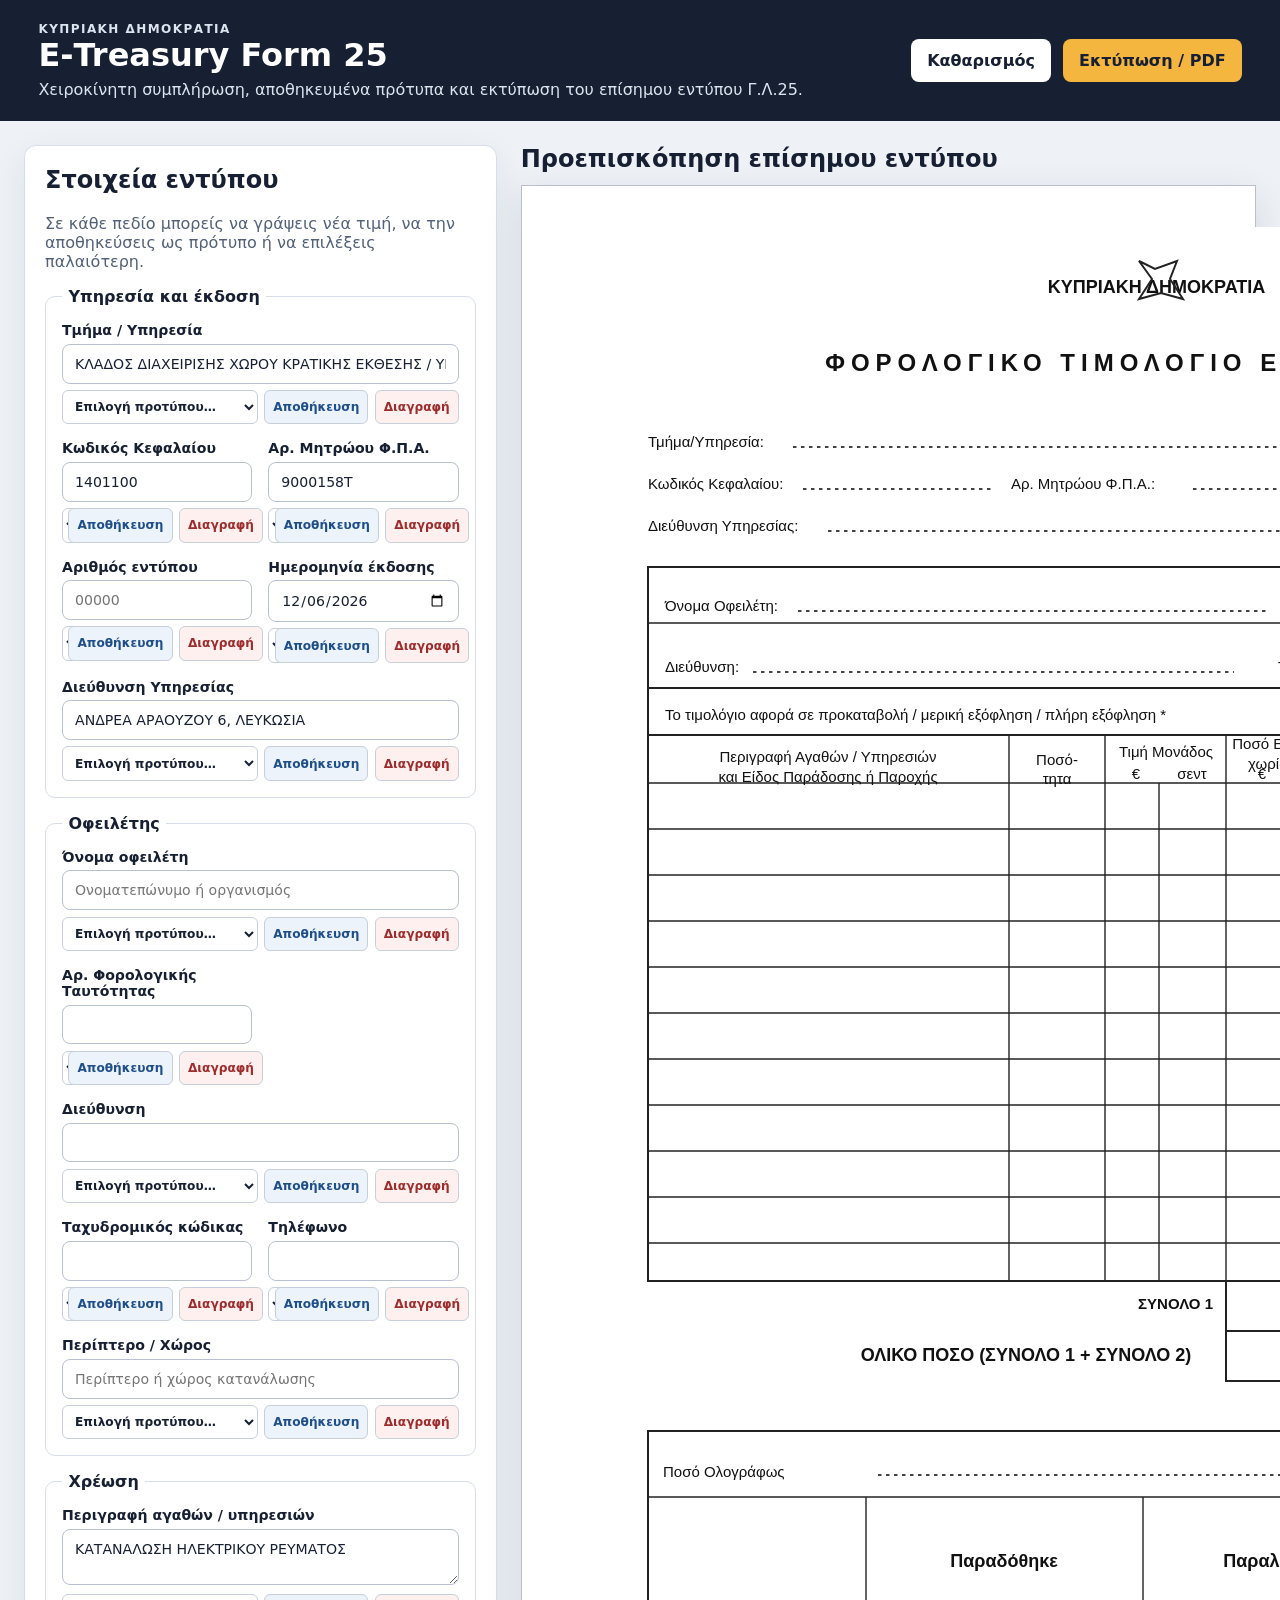
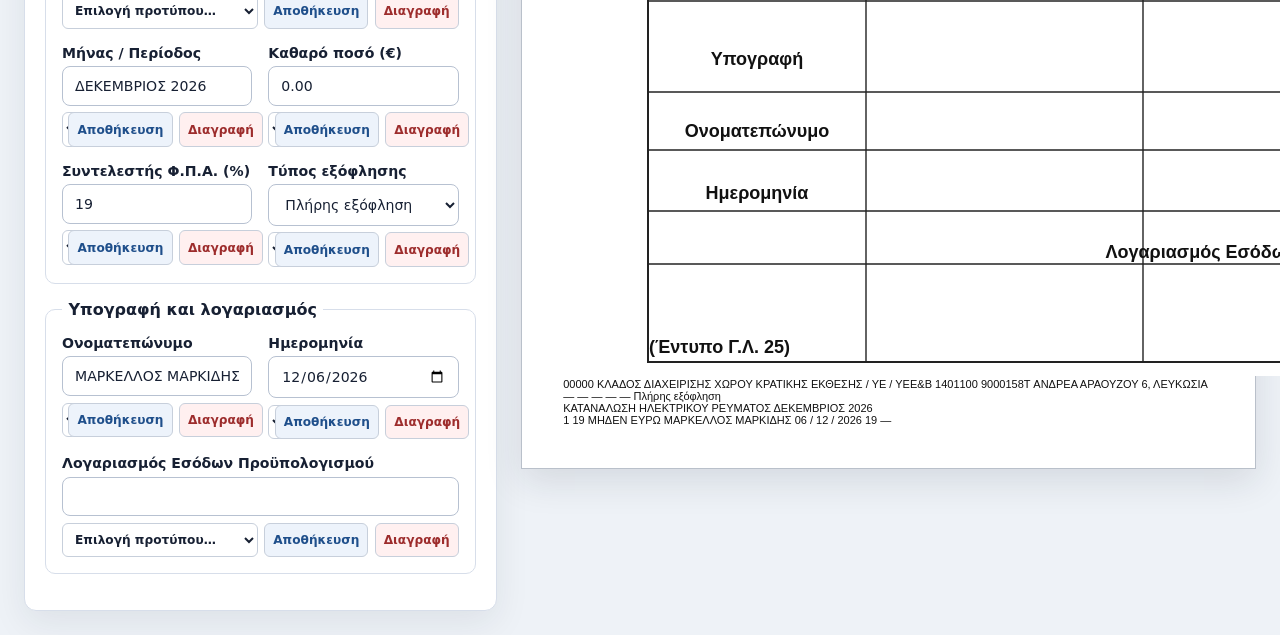
==== index.html @ c0d04185 "feat: render preview on official GL25 form layout" ====
<!doctype html>
<html lang="el">
<head>
  <meta charset="utf-8">
  <meta name="viewport" content="width=device-width, initial-scale=1">
  <title>E‑Treasury Form 25</title>
  <link rel="stylesheet" href="src/styles/base.css">
  <link rel="stylesheet" href="src/styles/app.css">
  <link rel="stylesheet" href="src/styles/print.css" media="print">
</head>
<body>
  <header class="app-header no-print">
    <div>
      <p class="eyebrow">Κυπριακή Δημοκρατία</p>
      <h1>E‑Treasury Form 25</h1>
      <p>Χειροκίνητη συμπλήρωση, αποθηκευμένα πρότυπα και εκτύπωση του επίσημου εντύπου Γ.Λ.25.</p>
    </div>
    <div class="header-actions">
      <button id="clear-form" class="button button-secondary" type="button">Καθαρισμός</button>
      <button id="print-form" class="button button-primary" type="button">Εκτύπωση / PDF</button>
    </div>
  </header>

  <main class="workspace">
    <section class="editor-panel no-print" aria-labelledby="editor-title">
      <h2 id="editor-title">Στοιχεία εντύπου</h2>
      <p class="panel-help">Σε κάθε πεδίο μπορείς να γράψεις νέα τιμή, να την αποθηκεύσεις ως πρότυπο ή να επιλέξεις παλαιότερη.</p>

      <form id="invoice-form" autocomplete="off">
        <fieldset>
          <legend>Υπηρεσία και έκδοση</legend>
          <div class="form-grid">
            <label class="field field-wide">Τμήμα / Υπηρεσία
              <input id="department" data-template-key="department" value="ΚΛΑΔΟΣ ΔΙΑΧΕΙΡΙΣΗΣ ΧΩΡΟΥ ΚΡΑΤΙΚΗΣ ΕΚΘΕΣΗΣ / ΥΕ / ΥΕΕ&Β">
            </label>
            <label class="field">Κωδικός Κεφαλαίου
              <input id="chapterCode" data-template-key="chapterCode" value="1401100">
            </label>
            <label class="field">Αρ. Μητρώου Φ.Π.Α.
              <input id="vatRegistration" data-template-key="vatRegistration" value="9000158T">
            </label>
            <label class="field">Αριθμός εντύπου
              <input id="invoiceNumber" data-template-key="invoiceNumber" inputmode="numeric" placeholder="00000">
            </label>
            <label class="field">Ημερομηνία έκδοσης
              <input id="issueDate" data-template-key="issueDate" type="date">
            </label>
            <label class="field field-wide">Διεύθυνση Υπηρεσίας
              <input id="serviceAddress" data-template-key="serviceAddress" value="ΑΝΔΡΕΑ ΑΡΑΟΥΖΟΥ 6, ΛΕΥΚΩΣΙΑ">
            </label>
          </div>
        </fieldset>

        <fieldset>
          <legend>Οφειλέτης</legend>
          <div class="form-grid">
            <label class="field field-wide">Όνομα οφειλέτη
              <input id="debtorName" data-template-key="debtorName" placeholder="Ονοματεπώνυμο ή οργανισμός">
            </label>
            <label class="field">Αρ. Φορολογικής Ταυτότητας
              <input id="debtorTaxId" data-template-key="debtorTaxId">
            </label>
            <label class="field field-wide">Διεύθυνση
              <input id="debtorAddress" data-template-key="debtorAddress">
            </label>
            <label class="field">Ταχυδρομικός κώδικας
              <input id="postalCode" data-template-key="postalCode" inputmode="numeric">
            </label>
            <label class="field">Τηλέφωνο
              <input id="phone" data-template-key="phone" inputmode="tel">
            </label>
            <label class="field field-wide">Περίπτερο / Χώρος
              <input id="spaceName" data-template-key="spaceName" placeholder="Περίπτερο ή χώρος κατανάλωσης">
            </label>
          </div>
        </fieldset>

        <fieldset>
          <legend>Χρέωση</legend>
          <div class="form-grid">
            <label class="field field-wide">Περιγραφή αγαθών / υπηρεσιών
              <textarea id="description" data-template-key="description" rows="2">ΚΑΤΑΝΑΛΩΣΗ ΗΛΕΚΤΡΙΚΟΥ ΡΕΥΜΑΤΟΣ</textarea>
            </label>
            <label class="field">Μήνας / Περίοδος
              <input id="billingPeriod" data-template-key="billingPeriod" placeholder="ΜΑΪΟΣ 2026">
            </label>
            <label class="field">Καθαρό ποσό (€)
              <input id="netAmount" data-template-key="netAmount" type="number" min="0" step="0.01" value="0.00">
            </label>
            <label class="field">Συντελεστής Φ.Π.Α. (%)
              <input id="vatRate" data-template-key="vatRate" type="number" min="0" step="0.01" value="19">
            </label>
            <label class="field">Τύπος εξόφλησης
              <select id="paymentType" data-template-key="paymentType">
                <option>Πλήρης εξόφληση</option>
                <option>Μερική εξόφληση</option>
                <option>Προκαταβολή</option>
              </select>
            </label>
          </div>
        </fieldset>

        <fieldset>
          <legend>Υπογραφή και λογαριασμός</legend>
          <div class="form-grid">
            <label class="field">Ονοματεπώνυμο
              <input id="signatoryName" data-template-key="signatoryName" value="ΜΑΡΚΕΛΛΟΣ ΜΑΡΚΙΔΗΣ">
            </label>
            <label class="field">Ημερομηνία
              <input id="signDate" data-template-key="signDate" type="date">
            </label>
            <label class="field field-wide">Λογαριασμός Εσόδων Προϋπολογισμού
              <input id="revenueAccount" data-template-key="revenueAccount">
            </label>
          </div>
        </fieldset>
      </form>
    </section>

    <section class="preview-panel" aria-labelledby="preview-title">
      <h2 id="preview-title" class="no-print">Προεπισκόπηση επίσημου εντύπου</h2>
      <article id="invoice-preview" class="official-form" aria-label="Έντυπο Γ.Λ.25">
        <img class="official-form-background" src="src/assets/gl25-template.svg" alt="Επίσημο έντυπο Γ.Λ.25">

        <div class="overlay-layer" aria-hidden="true">
          <span class="overlay-text field-invoice-number align-center" data-output="invoiceNumber"></span>

          <span class="overlay-text field-department" data-output="department"></span>
          <span class="overlay-text field-chapter" data-output="chapterCode"></span>
          <span class="overlay-text field-vat-registration" data-output="vatRegistration"></span>
          <span class="overlay-text field-issue-day align-center" data-output="issueDay"></span>
          <span class="overlay-text field-issue-month align-center" data-output="issueMonth"></span>
          <span class="overlay-text field-issue-year align-center" data-output="issueYear"></span>
          <span class="overlay-text field-service-address" data-output="serviceAddress"></span>

          <span class="overlay-text field-debtor-name" data-output="debtorName"></span>
          <span class="overlay-text field-debtor-tax-id" data-output="debtorTaxId"></span>
          <span class="overlay-text field-debtor-address" data-output="debtorAddress"></span>
          <span class="overlay-text field-postal-code align-center" data-output="postalCode"></span>
          <span class="overlay-text field-phone align-center" data-output="phone"></span>
          <span class="overlay-text field-payment-type" data-output="paymentType"></span>

          <div class="overlay-stack field-description">
            <span class="overlay-text block strong" data-output="description"></span>
            <span class="overlay-text block" data-output="billingPeriod"></span>
          </div>
          <span class="overlay-text field-quantity align-center">1</span>
          <span class="overlay-text field-unit-euros align-right" data-output="netEuros"></span>
          <span class="overlay-text field-unit-cents align-center" data-output="netCents"></span>
          <span class="overlay-text field-net-euros align-right" data-output="netEuros"></span>
          <span class="overlay-text field-net-cents align-center" data-output="netCents"></span>
          <span class="overlay-text field-vat-rate align-center" data-output="vatRate"></span>
          <span class="overlay-text field-vat-euros align-right" data-output="vatEuros"></span>
          <span class="overlay-text field-vat-cents align-center" data-output="vatCents"></span>

          <span class="overlay-text field-total1-euros align-right" data-output="netEuros"></span>
          <span class="overlay-text field-total1-cents align-center" data-output="netCents"></span>
          <span class="overlay-text field-total2-euros align-right" data-output="vatEuros"></span>
          <span class="overlay-text field-total2-cents align-center" data-output="vatCents"></span>
          <span class="overlay-text field-gross-euros align-right" data-output="grossEuros"></span>
          <span class="overlay-text field-gross-cents align-center" data-output="grossCents"></span>

          <span class="overlay-text field-amount-words" data-output="amountInWords"></span>
          <span class="overlay-text field-signatory align-center" data-output="signatoryName"></span>
          <span class="overlay-text field-sign-date align-center" data-output="signDate"></span>
          <span class="overlay-text field-analysis-vat-rate align-center" data-output="vatRate"></span>
          <span class="overlay-text field-analysis-gross-euros align-right" data-output="grossEuros"></span>
          <span class="overlay-text field-analysis-gross-cents align-center" data-output="grossCents"></span>
          <span class="overlay-text field-analysis-total-euros align-right" data-output="grossEuros"></span>
          <span class="overlay-text field-analysis-total-cents align-center" data-output="grossCents"></span>
          <span class="overlay-text field-revenue-account align-center" data-output="revenueAccount"></span>
        </div>
      </article>
    </section>
  </main>

  <script type="module" src="src/app.js"></script>
</body>
</html>
---- src/styles/base.css ----
:root {
  font-family: Inter, ui-sans-serif, system-ui, -apple-system, BlinkMacSystemFont, "Segoe UI", sans-serif;
  color: #172033;
  background: #eef2f7;
  font-synthesis: none;
  text-rendering: optimizeLegibility;
}

* {
  box-sizing: border-box;
}

body {
  margin: 0;
  min-width: 320px;
  min-height: 100vh;
}

button,
input,
textarea,
select {
  font: inherit;
}

button {
  cursor: pointer;
}

h1,
h2,
p {
  margin-top: 0;
}

input,
textarea,
select {
  width: 100%;
  border: 1px solid #b7c1d1;
  border-radius: 8px;
  padding: 0.68rem 0.75rem;
  color: #172033;
  background: #ffffff;
}

textarea {
  resize: vertical;
}

input:focus,
textarea:focus,
select:focus,
button:focus-visible {
  outline: 3px solid rgba(34, 93, 171, 0.2);
  outline-offset: 2px;
  border-color: #225dab;
}
---- src/styles/app.css ----
.app-header {
  display: flex;
  justify-content: space-between;
  gap: 2rem;
  align-items: center;
  padding: 1.4rem clamp(1rem, 3vw, 2.5rem);
  background: #172033;
  color: #ffffff;
}

.app-header h1 {
  margin-bottom: 0.35rem;
}

.app-header p {
  margin-bottom: 0;
  color: #dce4ef;
}

.eyebrow {
  font-size: 0.75rem;
  font-weight: 800;
  letter-spacing: 0.12em;
  text-transform: uppercase;
}

.header-actions {
  display: flex;
  gap: 0.75rem;
  flex-wrap: wrap;
}

.button {
  border: 0;
  border-radius: 8px;
  padding: 0.75rem 1rem;
  font-weight: 750;
}

.button-primary {
  background: #f4b63e;
  color: #172033;
}

.button-secondary {
  background: #ffffff;
  color: #172033;
}

.workspace {
  display: grid;
  grid-template-columns: minmax(340px, 0.9fr) minmax(650px, 1.4fr);
  gap: 1.5rem;
  align-items: start;
  padding: 1.5rem;
}

.editor-panel,
.preview-panel {
  min-width: 0;
}

.editor-panel {
  padding: 1.25rem;
  border: 1px solid #d7deea;
  border-radius: 12px;
  background: #ffffff;
  box-shadow: 0 12px 35px rgba(23, 32, 51, 0.08);
}

.panel-help {
  color: #526078;
}

fieldset {
  margin: 0 0 1rem;
  border: 1px solid #d7deea;
  border-radius: 10px;
  padding: 1rem;
}

legend {
  padding: 0 0.4rem;
  font-weight: 800;
}

.form-grid {
  display: grid;
  grid-template-columns: repeat(2, minmax(0, 1fr));
  gap: 1rem;
}

.field {
  display: block;
  min-width: 0;
  font-size: 0.88rem;
  font-weight: 700;
}

.field-wide {
  grid-column: 1 / -1;
}

.field input,
.field textarea,
.field > select {
  margin-top: 0.35rem;
  font-weight: 500;
}

.template-controls {
  display: grid;
  grid-template-columns: minmax(0, 1fr) auto auto;
  gap: 0.4rem;
  margin-top: 0.4rem;
}

.template-select,
.template-button {
  min-height: 2.15rem;
  border: 1px solid #c7cfdb;
  border-radius: 6px;
  padding: 0.35rem 0.5rem;
  font-size: 0.76rem;
}

.template-button {
  width: auto;
  background: #edf3fb;
  color: #1f4f8b;
  font-weight: 750;
}

.template-button-danger {
  background: #fff0f0;
  color: #9d2c2c;
}

.preview-panel > h2 {
  margin: 0 0 0.7rem;
}

.official-form {
  width: min(100%, 210mm);
  min-height: 297mm;
  margin: 0 auto;
  padding: 11mm;
  border: 1px solid #b9c0ca;
  background: #ffffff;
  color: #111111;
  box-shadow: 0 12px 35px rgba(23, 32, 51, 0.12);
  font-family: Arial, Helvetica, sans-serif;
  font-size: 11px;
}

.form-topline {
  display: flex;
  justify-content: space-between;
  align-items: center;
  margin-bottom: 5mm;
  font-size: 13px;
}

.official-form > h2 {
  margin-bottom: 5mm;
  text-align: center;
  letter-spacing: 0.17em;
  font-size: 17px;
}

.detail-lines p {
  margin: 0 0 2mm;
  border-bottom: 1px dotted #555555;
  padding-bottom: 1mm;
}

.detail-lines span,
.boxed span,
.payment-line {
  color: #353535;
}

.detail-row {
  display: grid;
  grid-template-columns: 1fr 1.2fr 1fr;
  gap: 4mm;
}

.boxed {
  border: 1.4px solid #1d1d1d;
}

.debtor-box {
  display: grid;
  grid-template-columns: 2fr 1fr;
  margin-top: 4mm;
}

.debtor-box > div {
  min-height: 10mm;
  border-right: 1px solid #777777;
  border-bottom: 1px solid #777777;
  padding: 2.5mm;
}

.debtor-box > div:nth-child(2n) {
  border-right: 0;
}

.debtor-box > div:nth-last-child(-n + 2) {
  border-bottom: 0;
}

.full-row {
  grid-column: 1 / -1;
}

.payment-line {
  margin: 0;
  border: 1.4px solid #1d1d1d;
  border-top: 0;
  padding: 2.5mm;
}

.charge-table {
  width: 100%;
  margin-top: 4mm;
  border-collapse: collapse;
  table-layout: fixed;
}

.charge-table th,
.charge-table td {
  border: 1px solid #222222;
  padding: 2.2mm;
  text-align: center;
  vertical-align: middle;
}

.charge-table th:first-child,
.charge-table td:first-child {
  width: 36%;
  text-align: left;
  white-space: pre-line;
}

.charge-table .blank-row {
  height: 13mm;
}

.amount-words {
  display: grid;
  grid-template-columns: 34mm 1fr;
  gap: 3mm;
  margin-top: 5mm;
  padding: 3mm;
  min-height: 16mm;
  align-items: center;
}

.signature-grid {
  display: grid;
  grid-template-columns: 1fr 1fr;
  margin-top: 5mm;
}

.signature-grid > div {
  display: flex;
  justify-content: space-between;
  gap: 4mm;
  min-height: 12mm;
  border-right: 1px solid #777777;
  border-bottom: 1px solid #777777;
  padding: 3mm;
}

.signature-grid > div:nth-child(2n) {
  border-right: 0;
}

.signature-grid > div:last-child {
  border-bottom: 0;
}

.signature-space {
  min-width: 45mm;
}

.form-footer {
  display: flex;
  justify-content: space-between;
  margin-top: 6mm;
  font-size: 9px;
}

@media (max-width: 1120px) {
  .workspace {
    grid-template-columns: 1fr;
  }
}

@media (max-width: 680px) {
  .app-header,
  .form-grid,
  .detail-row,
  .debtor-box,
  .signature-grid {
    grid-template-columns: 1fr;
  }

  .app-header {
    display: grid;
  }

  .field-wide,
  .full-row {
    grid-column: auto;
  }

  .template-controls {
    grid-template-columns: 1fr;
  }

  .official-form {
    padding: 6mm;
    font-size: 9px;
  }
}
---- src/styles/print.css ----
@page {
  size: A4 portrait;
  margin: 0;
}

html,
body {
  width: 210mm;
  min-width: 210mm;
  height: 297mm;
  margin: 0;
  padding: 0;
  background: #ffffff;
}

.no-print {
  display: none !important;
}

.workspace {
  display: block;
  padding: 0;
}

.preview-panel {
  margin: 0;
  padding: 0;
}

.official-form {
  width: 210mm;
  min-height: 297mm;
  margin: 0;
  border: 0;
  box-shadow: none;
  print-color-adjust: exact;
  -webkit-print-color-adjust: exact;
}
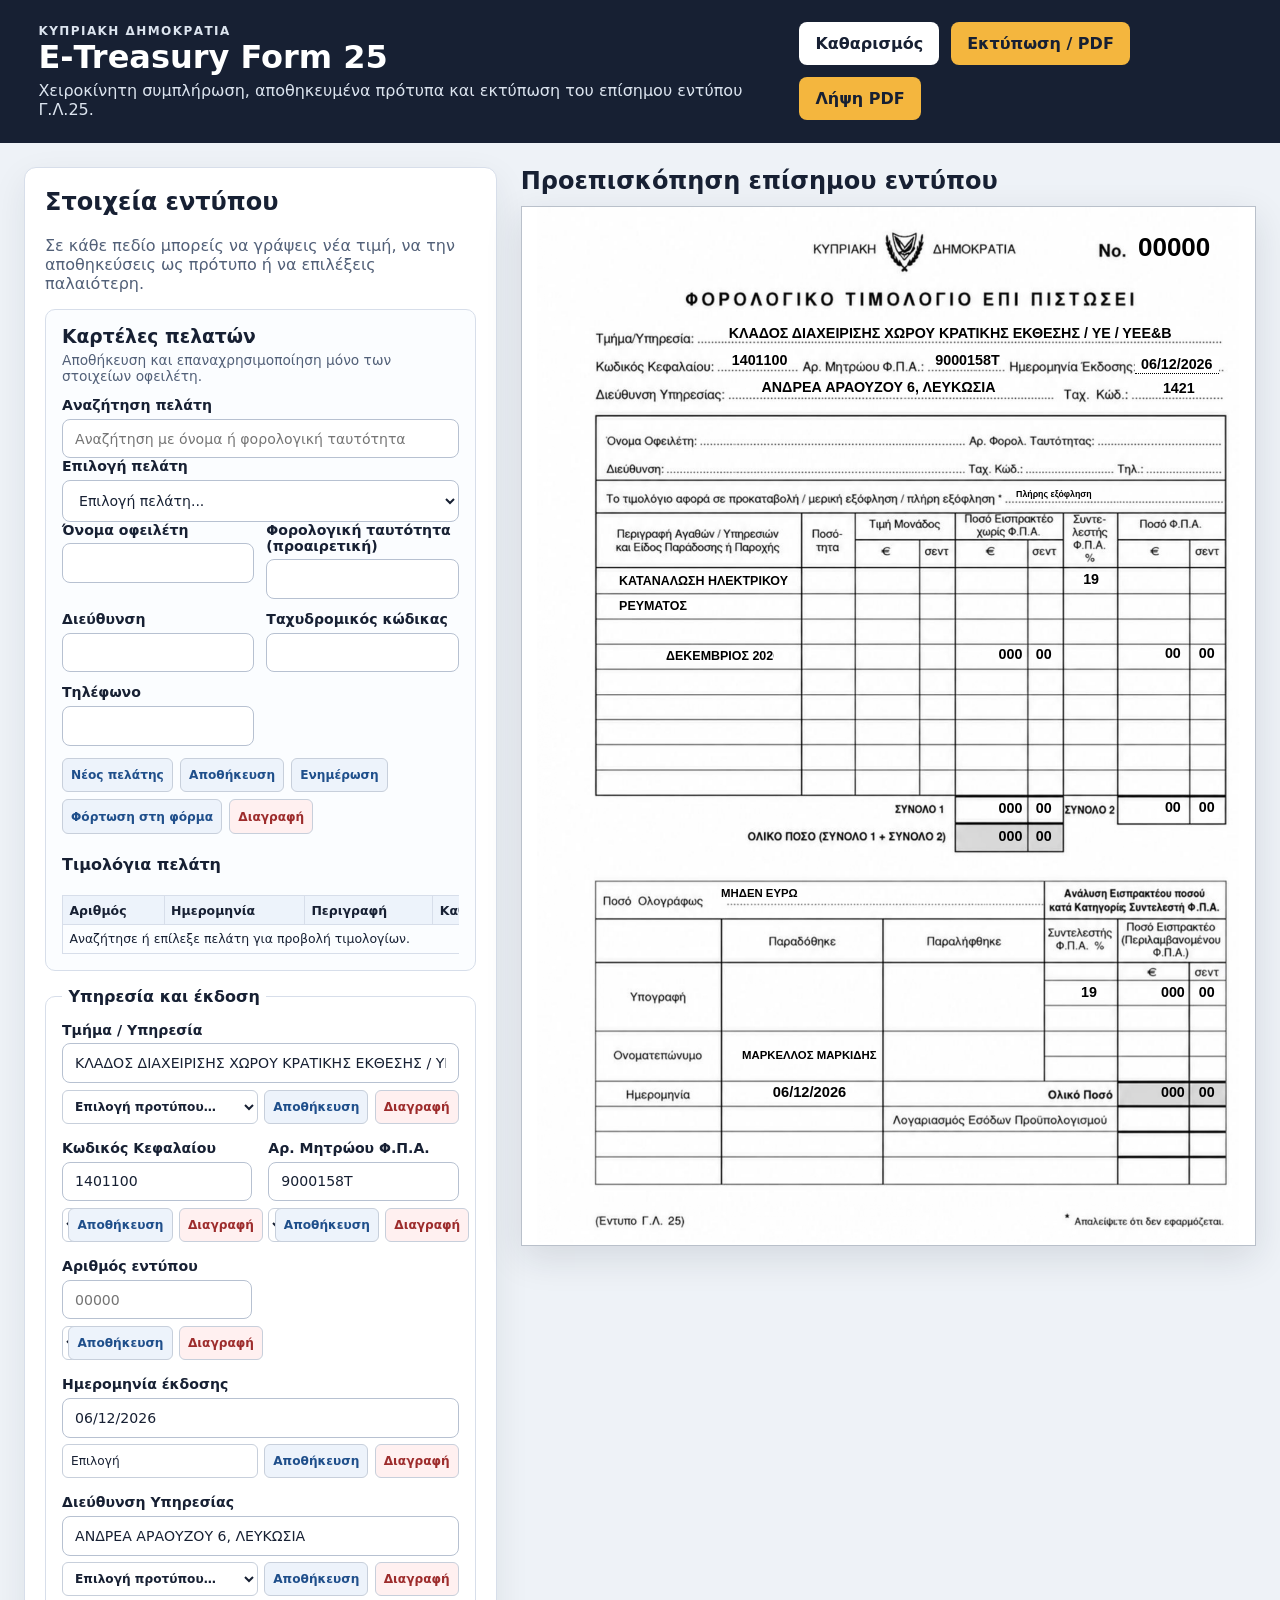
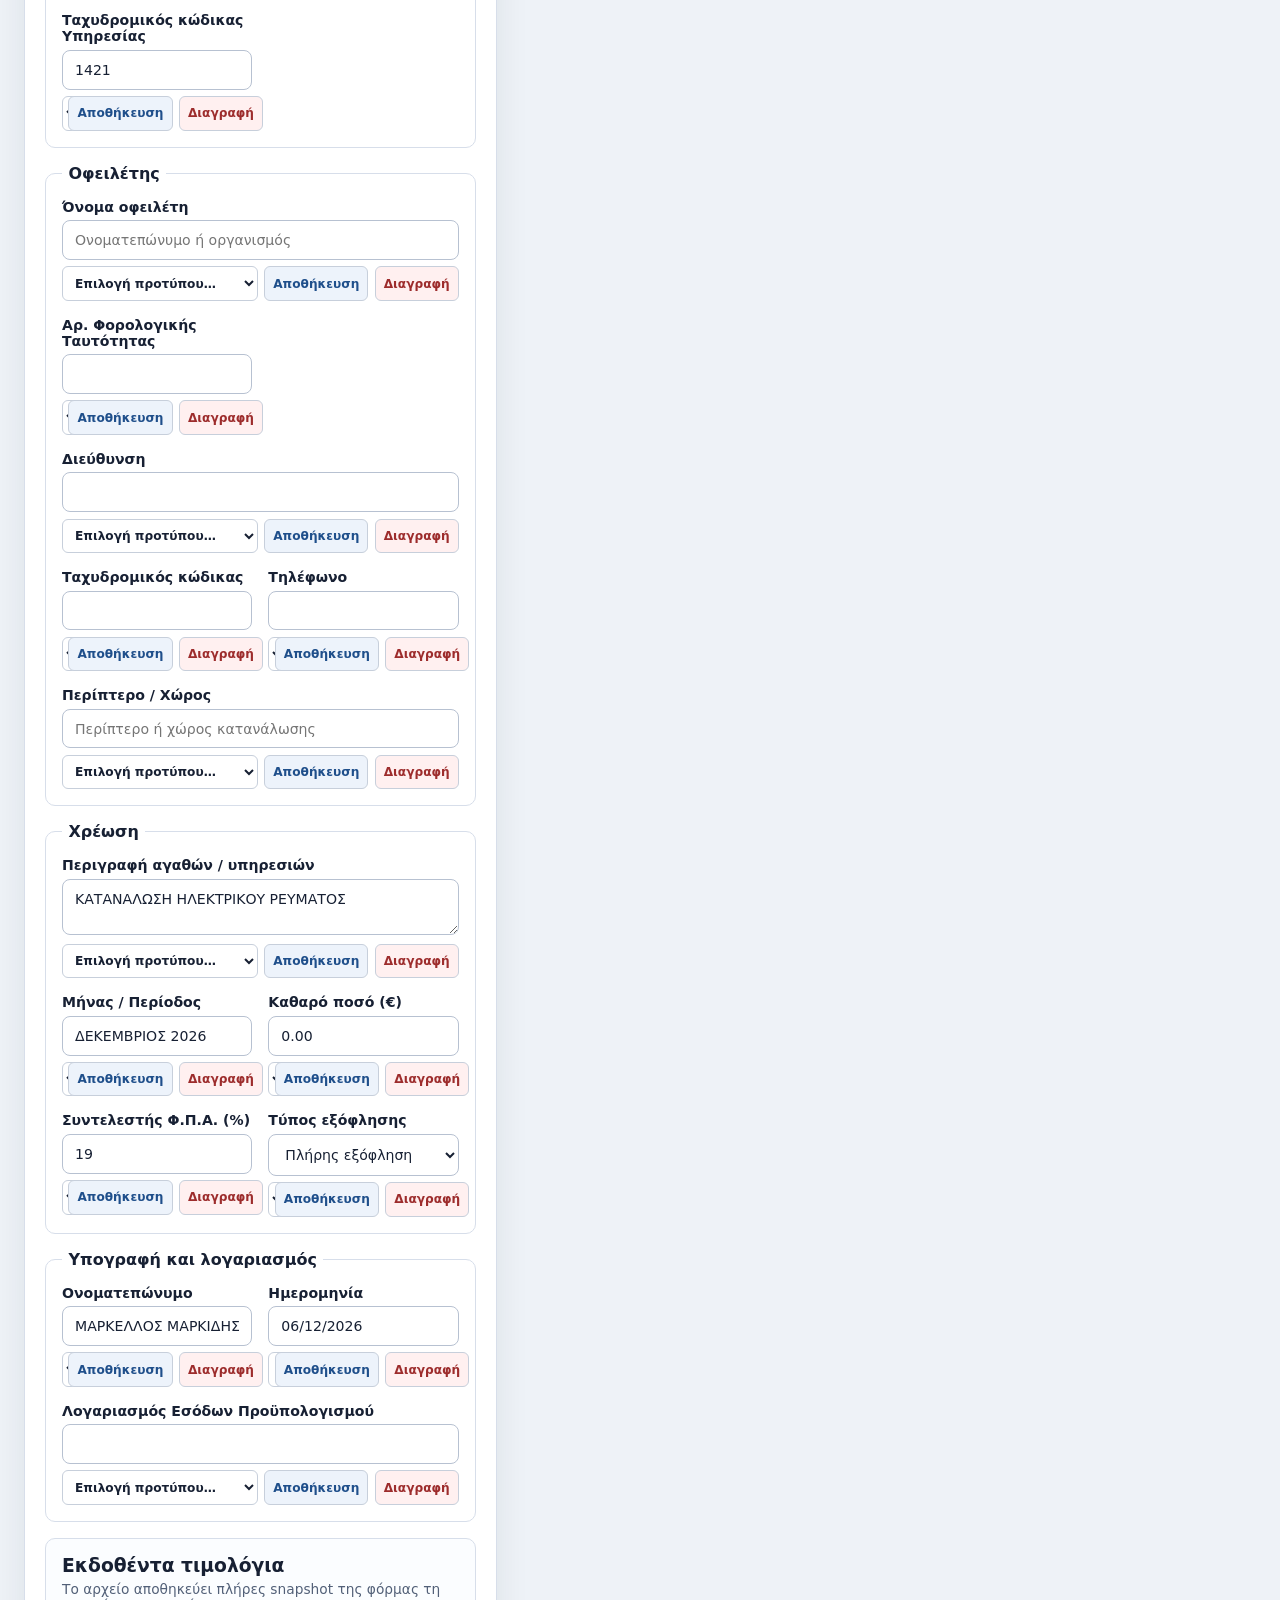
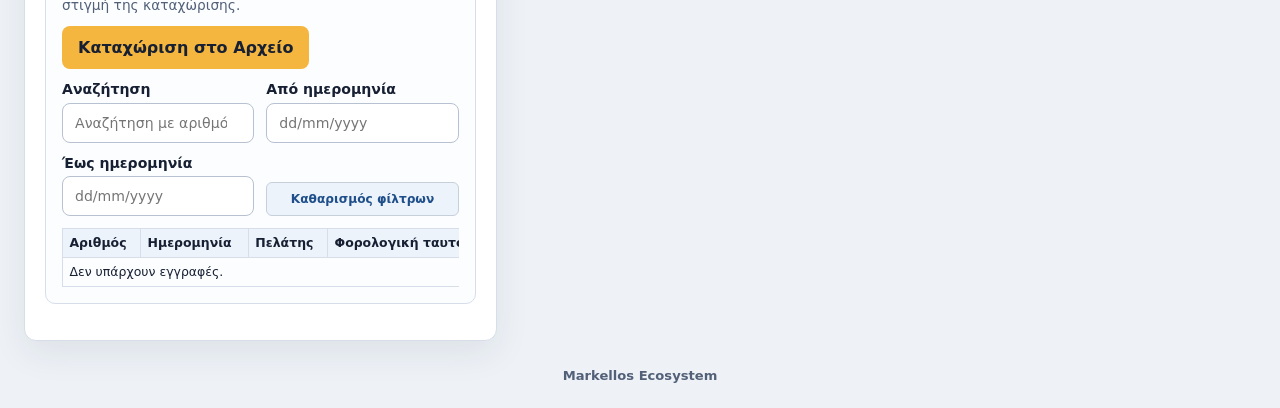
==== commit 171ad6d8: "Add customer records, invoice archive, and PDF download" ====
--- a/index.html
+++ b/index.html
@@ -18,6 +18,7 @@
     <div class="header-actions">
       <button id="clear-form" class="button button-secondary" type="button">Καθαρισμός</button>
       <button id="print-form" class="button button-primary" type="button">Εκτύπωση / PDF</button>
+      <button id="download-pdf" class="button button-primary" type="button">Λήψη PDF</button>
     </div>
   </header>
 
@@ -42,8 +43,11 @@
             <label class="field">Αριθμός εντύπου
               <input id="invoiceNumber" data-template-key="invoiceNumber" inputmode="numeric" placeholder="00000">
             </label>
-            <label class="field">Ημερομηνία έκδοσης
-              <input id="issueDate" data-template-key="issueDate" type="date">
+            <label class="field issue-date-field">Ημερομηνία έκδοσης
+              <span class="date-entry">
+                <input id="issueDate" data-template-key="issueDate" inputmode="numeric" maxlength="10" pattern="\d{2}/\d{2}/\d{4}" placeholder="dd/mm/yyyy" required>
+                <input class="date-picker-proxy" type="date" aria-hidden="true" tabindex="-1">
+              </span>
             </label>
             <label class="field field-wide">Διεύθυνση Υπηρεσίας
               <input id="serviceAddress" data-template-key="serviceAddress" value="ΑΝΔΡΕΑ ΑΡΑΟΥΖΟΥ 6, ΛΕΥΚΩΣΙΑ">
@@ -107,7 +111,10 @@
               <input id="signatoryName" data-template-key="signatoryName" value="ΜΑΡΚΕΛΛΟΣ ΜΑΡΚΙΔΗΣ">
             </label>
             <label class="field">Ημερομηνία
-              <input id="signDate" data-template-key="signDate" type="date">
+              <span class="date-entry">
+                <input id="signDate" data-template-key="signDate" inputmode="numeric" maxlength="10" pattern="\d{2}/\d{2}/\d{4}" placeholder="dd/mm/yyyy">
+                <input class="date-picker-proxy" type="date" aria-hidden="true" tabindex="-1">
+              </span>
             </label>
             <label class="field field-wide">Λογαριασμός Εσόδων Προϋπολογισμού
               <input id="revenueAccount" data-template-key="revenueAccount">
@@ -174,6 +181,10 @@
     </section>
   </main>
 
+  <footer class="app-footer no-print">
+    <a href="https://markellosecosystem.com/" target="_blank" rel="noopener noreferrer">Markellos Ecosystem</a>
+  </footer>
+
   <script type="module" src="src/app.js"></script>
 </body>
 </html>
--- a/src/styles/app.css
+++ b/src/styles/app.css
@@ -55,6 +55,22 @@
   padding: 1.5rem;
 }
 
+.app-footer {
+  padding: 0 1.5rem 1.5rem;
+  text-align: center;
+}
+
+.app-footer a {
+  color: #526078;
+  font-size: 0.82rem;
+  font-weight: 650;
+  text-decoration: none;
+}
+
+.app-footer a:hover {
+  text-decoration: underline;
+}
+
 .editor-panel,
 .preview-panel {
   min-width: 0;
@@ -101,11 +117,39 @@
   grid-column: 1 / -1;
 }
 
+.issue-date-field {
+  grid-column: 1 / -1;
+}
+
 .field input,
 .field textarea,
 .field > select {
   margin-top: 0.35rem;
   font-weight: 500;
+}
+
+.date-entry {
+  position: relative;
+  display: block;
+  margin-top: 0.35rem;
+}
+
+.date-entry input {
+  margin-top: 0;
+}
+
+.date-entry input[id] {
+  width: 100%;
+}
+
+.date-picker-proxy {
+  position: absolute;
+  left: 0;
+  top: 0;
+  width: 1px;
+  height: 1px;
+  opacity: 0;
+  pointer-events: none;
 }
 
 .template-controls {
@@ -124,6 +168,14 @@
   font-size: 0.76rem;
 }
 
+.date-picker-button {
+  width: 100%;
+  background: #ffffff;
+  color: inherit;
+  font-weight: 500;
+  text-align: left;
+}
+
 .template-button {
   width: auto;
   background: #edf3fb;
@@ -136,162 +188,199 @@
   color: #9d2c2c;
 }
 
+.feature-panel {
+  margin: 0 0 1rem;
+  border: 1px solid #d7deea;
+  border-radius: 10px;
+  padding: 1rem;
+  background: #fbfdff;
+}
+
+.feature-panel h3 {
+  margin: 0 0 0.35rem;
+}
+
+.feature-help {
+  margin: 0 0 0.8rem;
+  color: #526078;
+  font-size: 0.86rem;
+}
+
+.feature-grid {
+  display: grid;
+  grid-template-columns: repeat(2, minmax(0, 1fr));
+  gap: 0.75rem;
+}
+
+.feature-actions {
+  display: flex;
+  flex-wrap: wrap;
+  gap: 0.45rem;
+  margin-top: 0.75rem;
+}
+
+.archive-filters {
+  align-items: end;
+  margin: 0.75rem 0;
+}
+
+.table-scroll {
+  max-width: 100%;
+  overflow-x: auto;
+}
+
+.records-table {
+  width: 100%;
+  min-width: 760px;
+  border-collapse: collapse;
+  font-size: 0.78rem;
+}
+
+.records-table th,
+.records-table td {
+  border: 1px solid #d7deea;
+  padding: 0.4rem;
+  vertical-align: top;
+}
+
+.records-table th {
+  background: #edf3fb;
+  text-align: left;
+}
+
+.table-actions {
+  display: flex;
+  flex-wrap: wrap;
+  gap: 0.35rem;
+  min-width: 12rem;
+}
+
+.archive-detail {
+  margin-top: 0.75rem;
+  padding: 0.7rem;
+  border: 1px solid #d7deea;
+  border-radius: 8px;
+  background: #ffffff;
+  font-size: 0.84rem;
+}
+
+.archive-detail:empty {
+  display: none;
+}
+
+.archive-detail dl {
+  display: grid;
+  grid-template-columns: max-content minmax(0, 1fr);
+  gap: 0.25rem 0.7rem;
+  margin: 0.5rem 0 0;
+}
+
+.archive-detail dt {
+  font-weight: 800;
+}
+
+.archive-detail dd {
+  margin: 0;
+}
+
 .preview-panel > h2 {
   margin: 0 0 0.7rem;
 }
 
 .official-form {
+  position: relative;
+  container-type: inline-size;
   width: min(100%, 210mm);
-  min-height: 297mm;
   margin: 0 auto;
-  padding: 11mm;
   border: 1px solid #b9c0ca;
   background: #ffffff;
+  box-shadow: 0 12px 35px rgba(23, 32, 51, 0.12);
+}
+
+.official-form-background {
+  display: block;
+  width: 100%;
+  height: auto;
+}
+
+.overlay-layer {
+  position: absolute;
+  inset: 0;
+}
+
+.overlay-text,
+.overlay-stack {
+  position: absolute;
   color: #111111;
-  box-shadow: 0 12px 35px rgba(23, 32, 51, 0.12);
   font-family: Arial, Helvetica, sans-serif;
-  font-size: 11px;
-}
-
-.form-topline {
-  display: flex;
-  justify-content: space-between;
-  align-items: center;
-  margin-bottom: 5mm;
-  font-size: 13px;
-}
-
-.official-form > h2 {
-  margin-bottom: 5mm;
+  font-size: 1.12cqw;
+  line-height: 1.08;
+}
+
+.overlay-text {
+  display: block;
+  white-space: pre-wrap;
+  word-break: break-word;
+}
+
+.overlay-stack .overlay-text {
+  position: static;
+}
+
+.block {
+  display: block;
+}
+
+.strong {
+  font-weight: 700;
+}
+
+.align-center {
   text-align: center;
-  letter-spacing: 0.17em;
-  font-size: 17px;
-}
-
-.detail-lines p {
-  margin: 0 0 2mm;
-  border-bottom: 1px dotted #555555;
-  padding-bottom: 1mm;
-}
-
-.detail-lines span,
-.boxed span,
-.payment-line {
-  color: #353535;
-}
-
-.detail-row {
-  display: grid;
-  grid-template-columns: 1fr 1.2fr 1fr;
-  gap: 4mm;
-}
-
-.boxed {
-  border: 1.4px solid #1d1d1d;
-}
-
-.debtor-box {
-  display: grid;
-  grid-template-columns: 2fr 1fr;
-  margin-top: 4mm;
-}
-
-.debtor-box > div {
-  min-height: 10mm;
-  border-right: 1px solid #777777;
-  border-bottom: 1px solid #777777;
-  padding: 2.5mm;
-}
-
-.debtor-box > div:nth-child(2n) {
-  border-right: 0;
-}
-
-.debtor-box > div:nth-last-child(-n + 2) {
-  border-bottom: 0;
-}
-
-.full-row {
-  grid-column: 1 / -1;
-}
-
-.payment-line {
-  margin: 0;
-  border: 1.4px solid #1d1d1d;
-  border-top: 0;
-  padding: 2.5mm;
-}
-
-.charge-table {
-  width: 100%;
-  margin-top: 4mm;
-  border-collapse: collapse;
-  table-layout: fixed;
-}
-
-.charge-table th,
-.charge-table td {
-  border: 1px solid #222222;
-  padding: 2.2mm;
-  text-align: center;
-  vertical-align: middle;
-}
-
-.charge-table th:first-child,
-.charge-table td:first-child {
-  width: 36%;
-  text-align: left;
-  white-space: pre-line;
-}
-
-.charge-table .blank-row {
-  height: 13mm;
-}
-
-.amount-words {
-  display: grid;
-  grid-template-columns: 34mm 1fr;
-  gap: 3mm;
-  margin-top: 5mm;
-  padding: 3mm;
-  min-height: 16mm;
-  align-items: center;
-}
-
-.signature-grid {
-  display: grid;
-  grid-template-columns: 1fr 1fr;
-  margin-top: 5mm;
-}
-
-.signature-grid > div {
-  display: flex;
-  justify-content: space-between;
-  gap: 4mm;
-  min-height: 12mm;
-  border-right: 1px solid #777777;
-  border-bottom: 1px solid #777777;
-  padding: 3mm;
-}
-
-.signature-grid > div:nth-child(2n) {
-  border-right: 0;
-}
-
-.signature-grid > div:last-child {
-  border-bottom: 0;
-}
-
-.signature-space {
-  min-width: 45mm;
-}
-
-.form-footer {
-  display: flex;
-  justify-content: space-between;
-  margin-top: 6mm;
-  font-size: 9px;
-}
+}
+
+.align-right {
+  text-align: right;
+}
+
+.field-invoice-number { left: 79.9%; top: 2.65%; width: 9%; font-weight: 700; }
+.field-department { left: 21.5%; top: 11.2%; width: 72%; }
+.field-chapter { left: 20.5%; top: 13.6%; width: 12%; }
+.field-vat-registration { left: 55.1%; top: 13.6%; width: 11%; }
+.field-issue-day { left: 82.2%; top: 13.6%; width: 3.5%; }
+.field-issue-month { left: 87.0%; top: 13.6%; width: 3.5%; }
+.field-issue-year { left: 92.0%; top: 13.6%; width: 5%; }
+.field-service-address { left: 22.2%; top: 15.95%; width: 50%; }
+.field-debtor-name { left: 22%; top: 21.95%; width: 38%; }
+.field-debtor-tax-id { left: 84%; top: 21.95%; width: 13%; }
+.field-debtor-address { left: 17%; top: 25.4%; width: 43%; }
+.field-postal-code { left: 77.5%; top: 25.4%; width: 8%; }
+.field-phone { left: 89.8%; top: 25.4%; width: 7.2%; }
+.field-payment-type { left: 74%; top: 28.15%; width: 22%; }
+.field-description { left: 3.8%; top: 34.0%; width: 28.2%; }
+.field-quantity { left: 41.3%; top: 34.55%; width: 3.4%; }
+.field-unit-euros { left: 46.3%; top: 34.55%; width: 5.8%; }
+.field-unit-cents { left: 53.0%; top: 34.55%; width: 3.5%; }
+.field-net-euros { left: 59.2%; top: 34.55%; width: 7.5%; }
+.field-net-cents { left: 66.2%; top: 34.55%; width: 4%; }
+.field-vat-rate { left: 74.8%; top: 34.55%; width: 6.2%; }
+.field-vat-euros { left: 84.7%; top: 34.55%; width: 6%; }
+.field-vat-cents { left: 91.1%; top: 34.55%; width: 4.3%; }
+.field-total1-euros { left: 59.2%; top: 60.45%; width: 7.5%; }
+.field-total1-cents { left: 66.2%; top: 60.45%; width: 4%; }
+.field-total2-euros { left: 84.7%; top: 60.45%; width: 6%; }
+.field-total2-cents { left: 91.1%; top: 60.45%; width: 4.3%; }
+.field-gross-euros { left: 59.2%; top: 63.35%; width: 7.5%; }
+.field-gross-cents { left: 66.2%; top: 63.35%; width: 4%; }
+.field-amount-words { left: 20.5%; top: 70.55%; width: 49%; }
+.field-signatory { left: 9.5%; top: 85.65%; width: 17%; }
+.field-sign-date { left: 8.5%; top: 89.85%; width: 18%; }
+.field-analysis-vat-rate { left: 74.9%; top: 79.15%; width: 6.2%; }
+.field-analysis-gross-euros { left: 84.7%; top: 79.15%; width: 6%; }
+.field-analysis-gross-cents { left: 91.1%; top: 79.15%; width: 4.3%; }
+.field-analysis-total-euros { left: 84.7%; top: 89.85%; width: 6%; font-weight: 700; }
+.field-analysis-total-cents { left: 91.1%; top: 89.85%; width: 4.3%; font-weight: 700; }
+.field-revenue-account { left: 47%; top: 92.65%; width: 32%; }
 
 @media (max-width: 1120px) {
   .workspace {
@@ -301,10 +390,7 @@
 
 @media (max-width: 680px) {
   .app-header,
-  .form-grid,
-  .detail-row,
-  .debtor-box,
-  .signature-grid {
+  .form-grid {
     grid-template-columns: 1fr;
   }
 
@@ -312,8 +398,7 @@
     display: grid;
   }
 
-  .field-wide,
-  .full-row {
+  .field-wide {
     grid-column: auto;
   }
 
@@ -321,8 +406,8 @@
     grid-template-columns: 1fr;
   }
 
-  .official-form {
-    padding: 6mm;
-    font-size: 9px;
-  }
-}
+  .feature-grid,
+  .archive-detail dl {
+    grid-template-columns: 1fr;
+  }
+}
--- a/src/styles/print.css
+++ b/src/styles/print.css
@@ -7,7 +7,6 @@
 body {
   width: 210mm;
   min-width: 210mm;
-  height: 297mm;
   margin: 0;
   padding: 0;
   background: #ffffff;
@@ -29,10 +28,13 @@
 
 .official-form {
   width: 210mm;
-  min-height: 297mm;
   margin: 0;
   border: 0;
   box-shadow: none;
   print-color-adjust: exact;
   -webkit-print-color-adjust: exact;
 }
+
+.official-form-background {
+  width: 210mm;
+}
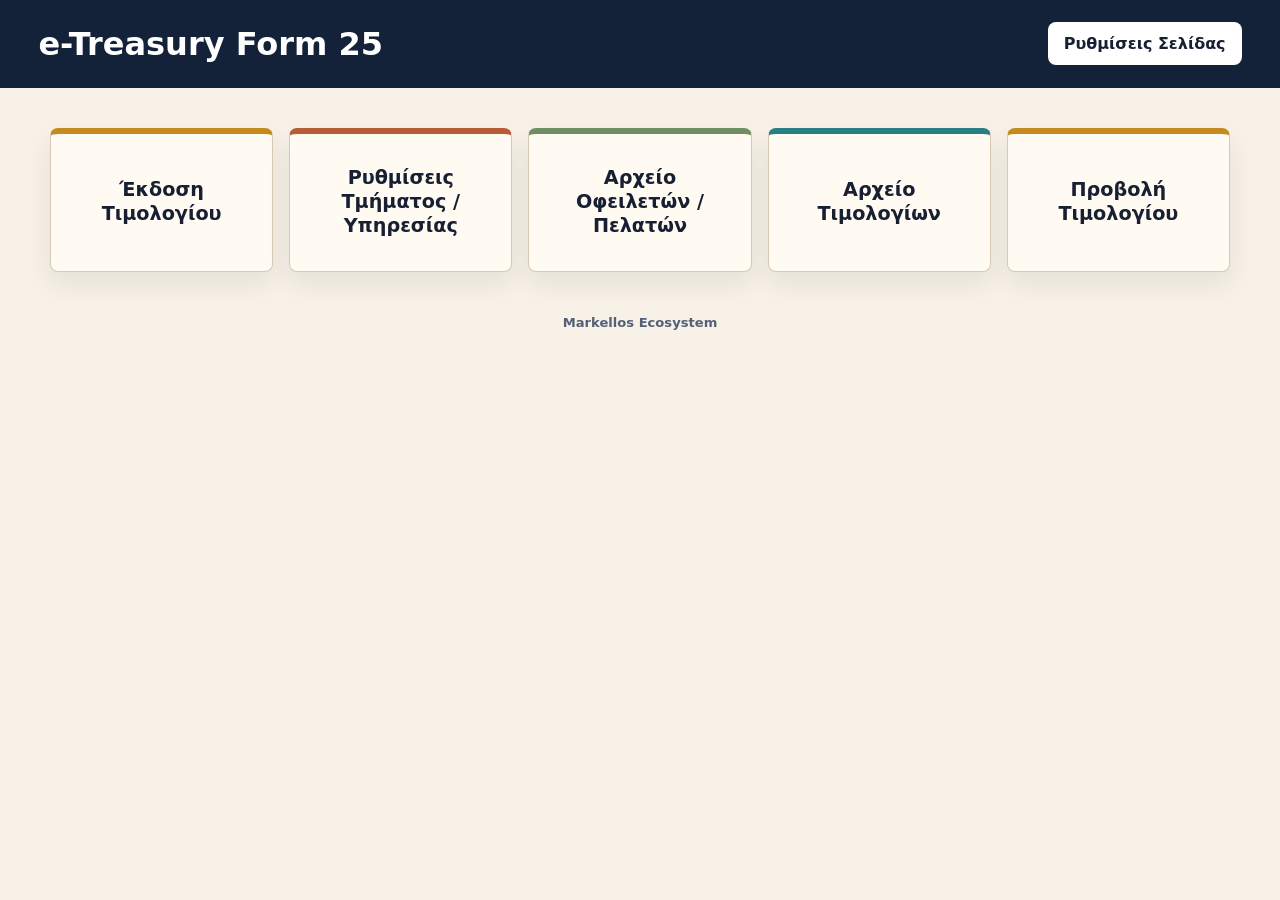
==== commit 27b6a97d: "feat: add navigation shell and improve invoice preview - add landing page with five navigation cards" ====
--- a/index.html
+++ b/index.html
@@ -3,53 +3,70 @@
 <head>
   <meta charset="utf-8">
   <meta name="viewport" content="width=device-width, initial-scale=1">
-  <title>E‑Treasury Form 25</title>
+  <title>e-Treasury Form 25</title>
   <link rel="stylesheet" href="src/styles/base.css">
   <link rel="stylesheet" href="src/styles/app.css">
   <link rel="stylesheet" href="src/styles/print.css" media="print">
 </head>
 <body>
   <header class="app-header no-print">
-    <div>
-      <p class="eyebrow">Κυπριακή Δημοκρατία</p>
-      <h1>E‑Treasury Form 25</h1>
-      <p>Χειροκίνητη συμπλήρωση, αποθηκευμένα πρότυπα και εκτύπωση του επίσημου εντύπου Γ.Λ.25.</p>
-    </div>
+    <h1>e-Treasury Form 25</h1>
     <div class="header-actions">
-      <button id="clear-form" class="button button-secondary" type="button">Καθαρισμός</button>
-      <button id="print-form" class="button button-primary" type="button">Εκτύπωση / PDF</button>
-      <button id="download-pdf" class="button button-primary" type="button">Λήψη PDF</button>
+      <button id="page-settings" class="button button-secondary" type="button" aria-haspopup="dialog">Ρυθμίσεις Σελίδας</button>
     </div>
   </header>
 
-  <main class="workspace">
+  <main>
+    <section id="landing-view" class="landing-view no-print" data-app-view="home" aria-labelledby="landing-title">
+      <h2 id="landing-title" class="visually-hidden">Κύρια πλοήγηση</h2>
+      <nav class="landing-nav" aria-label="Κύρια πλοήγηση">
+        <button class="nav-card nav-card-amber" type="button" data-view-target="issue">Έκδοση Τιμολογίου</button>
+        <button class="nav-card nav-card-terracotta" type="button" data-view-target="service">Ρυθμίσεις Τμήματος / Υπηρεσίας</button>
+        <button class="nav-card nav-card-sage" type="button" data-view-target="customers">Αρχείο Οφειλετών / Πελατών</button>
+        <button class="nav-card nav-card-teal" type="button" data-view-target="archive">Αρχείο Τιμολογίων</button>
+        <button class="nav-card nav-card-amber" type="button" data-view-target="preview">Προβολή Τιμολογίου</button>
+      </nav>
+    </section>
+
+    <section id="application-view" class="application-view" data-app-view="workspace" hidden>
+      <div class="view-toolbar no-print">
+        <button class="button button-secondary" type="button" data-view-target="home">Επιστροφή στην αρχική</button>
+      </div>
+
+      <div class="workspace" data-active-view="issue">
     <section class="editor-panel no-print" aria-labelledby="editor-title">
       <h2 id="editor-title">Στοιχεία εντύπου</h2>
       <p class="panel-help">Σε κάθε πεδίο μπορείς να γράψεις νέα τιμή, να την αποθηκεύσεις ως πρότυπο ή να επιλέξεις παλαιότερη.</p>
 
+      <div class="invoice-actions">
+        <button id="clear-form" class="button button-secondary" type="button">Καθαρισμός</button>
+        <button id="print-form" class="button button-primary" type="button">Εκτύπωση / PDF</button>
+        <button id="download-pdf" class="button button-primary" type="button">Λήψη PDF</button>
+      </div>
+
       <form id="invoice-form" autocomplete="off">
         <fieldset>
-          <legend>Υπηρεσία και έκδοση</legend>
-          <div class="form-grid">
-            <label class="field field-wide">Τμήμα / Υπηρεσία
+          <legend>Στοιχεία έκδοσης</legend>
+          <div class="form-grid">
+            <label class="field field-wide service-setting-field">Τμήμα / Υπηρεσία
               <input id="department" data-template-key="department" value="ΚΛΑΔΟΣ ΔΙΑΧΕΙΡΙΣΗΣ ΧΩΡΟΥ ΚΡΑΤΙΚΗΣ ΕΚΘΕΣΗΣ / ΥΕ / ΥΕΕ&Β">
             </label>
-            <label class="field">Κωδικός Κεφαλαίου
+            <label class="field service-setting-field">Κωδικός Κεφαλαίου
               <input id="chapterCode" data-template-key="chapterCode" value="1401100">
             </label>
-            <label class="field">Αρ. Μητρώου Φ.Π.Α.
+            <label class="field service-setting-field">Αρ. Μητρώου Φ.Π.Α.
               <input id="vatRegistration" data-template-key="vatRegistration" value="9000158T">
             </label>
-            <label class="field">Αριθμός εντύπου
+            <label class="field invoice-only-field">Αριθμός τιμολογίου
               <input id="invoiceNumber" data-template-key="invoiceNumber" inputmode="numeric" placeholder="00000">
             </label>
-            <label class="field issue-date-field">Ημερομηνία έκδοσης
+            <label class="field issue-date-field invoice-only-field">Ημερομηνία έκδοσης
               <span class="date-entry">
                 <input id="issueDate" data-template-key="issueDate" inputmode="numeric" maxlength="10" pattern="\d{2}/\d{2}/\d{4}" placeholder="dd/mm/yyyy" required>
                 <input class="date-picker-proxy" type="date" aria-hidden="true" tabindex="-1">
               </span>
             </label>
-            <label class="field field-wide">Διεύθυνση Υπηρεσίας
+            <label class="field field-wide service-setting-field">Διεύθυνση Υπηρεσίας
               <input id="serviceAddress" data-template-key="serviceAddress" value="ΑΝΔΡΕΑ ΑΡΑΟΥΖΟΥ 6, ΛΕΥΚΩΣΙΑ">
             </label>
           </div>
@@ -58,22 +75,22 @@
         <fieldset>
           <legend>Οφειλέτης</legend>
           <div class="form-grid">
-            <label class="field field-wide">Όνομα οφειλέτη
+            <label class="field field-wide invoice-only-field">Όνομα οφειλέτη
               <input id="debtorName" data-template-key="debtorName" placeholder="Ονοματεπώνυμο ή οργανισμός">
             </label>
-            <label class="field">Αρ. Φορολογικής Ταυτότητας
+            <label class="field invoice-only-field">Αρ. Φορολογικής Ταυτότητας
               <input id="debtorTaxId" data-template-key="debtorTaxId">
             </label>
-            <label class="field field-wide">Διεύθυνση
+            <label class="field field-wide invoice-only-field">Διεύθυνση
               <input id="debtorAddress" data-template-key="debtorAddress">
             </label>
-            <label class="field">Ταχυδρομικός κώδικας
+            <label class="field invoice-only-field">Ταχυδρομικός κώδικας
               <input id="postalCode" data-template-key="postalCode" inputmode="numeric">
             </label>
-            <label class="field">Τηλέφωνο
+            <label class="field invoice-only-field">Τηλέφωνο
               <input id="phone" data-template-key="phone" inputmode="tel">
             </label>
-            <label class="field field-wide">Περίπτερο / Χώρος
+            <label class="field field-wide invoice-only-field">Περίπτερο / Χώρος
               <input id="spaceName" data-template-key="spaceName" placeholder="Περίπτερο ή χώρος κατανάλωσης">
             </label>
           </div>
@@ -82,19 +99,19 @@
         <fieldset>
           <legend>Χρέωση</legend>
           <div class="form-grid">
-            <label class="field field-wide">Περιγραφή αγαθών / υπηρεσιών
+            <label class="field field-wide invoice-only-field">Περιγραφή αγαθών / υπηρεσιών
               <textarea id="description" data-template-key="description" rows="2">ΚΑΤΑΝΑΛΩΣΗ ΗΛΕΚΤΡΙΚΟΥ ΡΕΥΜΑΤΟΣ</textarea>
             </label>
-            <label class="field">Μήνας / Περίοδος
+            <label class="field invoice-only-field">Μήνας / Περίοδος
               <input id="billingPeriod" data-template-key="billingPeriod" placeholder="ΜΑΪΟΣ 2026">
             </label>
-            <label class="field">Καθαρό ποσό (€)
+            <label class="field invoice-only-field">Καθαρό ποσό (€)
               <input id="netAmount" data-template-key="netAmount" type="number" min="0" step="0.01" value="0.00">
             </label>
-            <label class="field">Συντελεστής Φ.Π.Α. (%)
+            <label class="field invoice-default-field">Συντελεστής Φ.Π.Α. (%)
               <input id="vatRate" data-template-key="vatRate" type="number" min="0" step="0.01" value="19">
             </label>
-            <label class="field">Τύπος εξόφλησης
+            <label class="field invoice-only-field">Τύπος εξόφλησης
               <select id="paymentType" data-template-key="paymentType">
                 <option>Πλήρης εξόφληση</option>
                 <option>Μερική εξόφληση</option>
@@ -104,19 +121,19 @@
           </div>
         </fieldset>
 
-        <fieldset>
+        <fieldset class="signature-account-fieldset">
           <legend>Υπογραφή και λογαριασμός</legend>
           <div class="form-grid">
-            <label class="field">Ονοματεπώνυμο
+            <label class="field invoice-default-field">Ονοματεπώνυμο
               <input id="signatoryName" data-template-key="signatoryName" value="ΜΑΡΚΕΛΛΟΣ ΜΑΡΚΙΔΗΣ">
             </label>
-            <label class="field">Ημερομηνία
+            <label class="field invoice-only-field">Ημερομηνία
               <span class="date-entry">
                 <input id="signDate" data-template-key="signDate" inputmode="numeric" maxlength="10" pattern="\d{2}/\d{2}/\d{4}" placeholder="dd/mm/yyyy">
                 <input class="date-picker-proxy" type="date" aria-hidden="true" tabindex="-1">
               </span>
             </label>
-            <label class="field field-wide">Λογαριασμός Εσόδων Προϋπολογισμού
+            <label class="field field-wide service-setting-field">Λογαριασμός Εσόδων Προϋπολογισμού
               <input id="revenueAccount" data-template-key="revenueAccount">
             </label>
           </div>
@@ -179,12 +196,45 @@
         </div>
       </article>
     </section>
+      </div>
+    </section>
   </main>
 
   <footer class="app-footer no-print">
     <a href="https://markellosecosystem.com/" target="_blank" rel="noopener noreferrer">Markellos Ecosystem</a>
   </footer>
 
+  <dialog id="page-settings-dialog" class="settings-dialog no-print" aria-labelledby="page-settings-title">
+    <form method="dialog">
+      <h2 id="page-settings-title">Ρυθμίσεις Σελίδας</h2>
+      <div class="settings-form-grid">
+        <label class="settings-field">Χρώματα
+          <select id="page-color-theme" data-page-setting="colorTheme">
+            <option value="warm">Ζεστό υπηρεσιακό</option>
+            <option value="teal">Πετρόλ</option>
+            <option value="sage">Φασκόμηλο</option>
+          </select>
+        </label>
+        <label class="settings-field">Μέγεθος γραμμάτων
+          <select id="page-font-size" data-page-setting="fontSize">
+            <option value="standard">Κανονικό</option>
+            <option value="large">Μεγάλο</option>
+            <option value="compact">Συμπαγές</option>
+          </select>
+        </label>
+        <label class="settings-field">Γραμματοσειρά
+          <select id="page-font-family" data-page-setting="fontFamily">
+            <option value="system">System UI</option>
+            <option value="serif">Serif</option>
+            <option value="arial">Arial</option>
+          </select>
+        </label>
+      </div>
+      <button class="button button-secondary" type="button" id="reset-page-appearance">Επαναφορά</button>
+      <button class="button button-primary" type="submit">Κλείσιμο</button>
+    </form>
+  </dialog>
+
   <script type="module" src="src/app.js"></script>
 </body>
 </html>
--- a/src/styles/base.css
+++ b/src/styles/base.css
@@ -1,7 +1,7 @@
 :root {
   font-family: Inter, ui-sans-serif, system-ui, -apple-system, BlinkMacSystemFont, "Segoe UI", sans-serif;
   color: #172033;
-  background: #eef2f7;
+  background: #f7f1e7;
   font-synthesis: none;
   text-rendering: optimizeLegibility;
 }
@@ -14,6 +14,7 @@
   margin: 0;
   min-width: 320px;
   min-height: 100vh;
+  background: #f7f1e7;
 }
 
 button,
--- a/src/styles/app.css
+++ b/src/styles/app.css
@@ -1,27 +1,16 @@
 .app-header {
   display: flex;
   justify-content: space-between;
-  gap: 2rem;
+  gap: 1rem;
   align-items: center;
   padding: 1.4rem clamp(1rem, 3vw, 2.5rem);
-  background: #172033;
+  background: #132238;
   color: #ffffff;
 }
 
 .app-header h1 {
-  margin-bottom: 0.35rem;
-}
-
-.app-header p {
-  margin-bottom: 0;
-  color: #dce4ef;
-}
-
-.eyebrow {
-  font-size: 0.75rem;
-  font-weight: 800;
-  letter-spacing: 0.12em;
-  text-transform: uppercase;
+  margin: 0;
+  font-size: clamp(1.35rem, 3vw, 2rem);
 }
 
 .header-actions {
@@ -47,12 +36,80 @@
   color: #172033;
 }
 
+.visually-hidden {
+  position: absolute;
+  width: 1px;
+  height: 1px;
+  overflow: hidden;
+  clip: rect(0 0 0 0);
+  white-space: nowrap;
+  clip-path: inset(50%);
+}
+
+.landing-view,
+.application-view {
+  padding: clamp(1rem, 4vw, 2.5rem);
+}
+
+.landing-nav {
+  display: grid;
+  grid-template-columns: repeat(5, minmax(0, 1fr));
+  gap: 1rem;
+  max-width: 1180px;
+  margin: 0 auto;
+}
+
+.nav-card {
+  display: flex;
+  align-items: center;
+  justify-content: center;
+  min-height: 9rem;
+  border: 1px solid #d8c9b5;
+  border-top: 0.38rem solid var(--card-accent, #c58a1d);
+  border-radius: 8px;
+  padding: 1.1rem;
+  background: #fffaf2;
+  color: #172033;
+  box-shadow: 0 12px 26px rgba(23, 32, 51, 0.08);
+  font-size: clamp(1rem, 1.8vw, 1.2rem);
+  font-weight: 800;
+  line-height: 1.25;
+  text-align: center;
+}
+
+.nav-card:hover {
+  background: #ffffff;
+  transform: translateY(-1px);
+}
+
+.nav-card-amber {
+  --card-accent: #c58a1d;
+}
+
+.nav-card-terracotta {
+  --card-accent: #b85c38;
+}
+
+.nav-card-sage {
+  --card-accent: #6f8f63;
+}
+
+.nav-card-teal {
+  --card-accent: #287f83;
+}
+
+.view-toolbar {
+  max-width: 1400px;
+  margin: 0 auto 1rem;
+}
+
 .workspace {
   display: grid;
   grid-template-columns: minmax(340px, 0.9fr) minmax(650px, 1.4fr);
   gap: 1.5rem;
   align-items: start;
-  padding: 1.5rem;
+  max-width: 1400px;
+  margin: 0 auto;
 }
 
 .app-footer {
@@ -86,6 +143,82 @@
 
 .panel-help {
   color: #526078;
+}
+
+.invoice-actions {
+  display: flex;
+  flex-wrap: wrap;
+  gap: 0.75rem;
+  margin: 0 0 1rem;
+}
+
+.workspace[data-active-view="customers"] form,
+.workspace[data-active-view="customers"] .invoice-actions,
+.workspace[data-active-view="customers"] .invoice-archive-panel,
+.workspace[data-active-view="archive"] form,
+.workspace[data-active-view="archive"] .invoice-actions,
+.workspace[data-active-view="archive"] .customers-panel {
+  display: none;
+}
+
+.workspace[data-active-view="customers"] .editor-panel > h2,
+.workspace[data-active-view="customers"] .editor-panel > .panel-help,
+.workspace[data-active-view="archive"] .editor-panel > h2,
+.workspace[data-active-view="archive"] .editor-panel > .panel-help {
+  display: none;
+}
+
+.workspace[data-active-view="issue"] .service-setting-field,
+.workspace[data-active-view="issue"] .signature-account-fieldset,
+.workspace[data-active-view="service"] .invoice-only-field {
+  display: none;
+}
+
+.workspace[data-active-view="issue"] .customers-panel,
+.workspace[data-active-view="issue"] .invoice-archive-panel,
+.workspace[data-active-view="service"] .customers-panel,
+.workspace[data-active-view="service"] .invoice-archive-panel,
+.workspace[data-active-view="preview"] .editor-panel {
+  display: none;
+}
+
+.workspace[data-active-view="service"] .invoice-actions,
+.workspace[data-active-view="service"] form fieldset:nth-of-type(2) {
+  display: none;
+}
+
+.workspace[data-active-view="issue"],
+.workspace[data-active-view="service"] {
+  grid-template-columns: minmax(340px, 720px);
+  justify-content: center;
+}
+
+.workspace[data-active-view="customers"],
+.workspace[data-active-view="archive"] {
+  grid-template-columns: minmax(340px, 1fr);
+}
+
+.workspace[data-active-view="preview"] {
+  grid-template-columns: minmax(650px, 1fr);
+}
+
+.workspace[data-active-view="issue"] .preview-panel,
+.workspace[data-active-view="customers"] .preview-panel,
+.workspace[data-active-view="archive"] .preview-panel,
+.workspace[data-active-view="service"] .preview-panel {
+  position: absolute;
+  left: -10000px;
+  top: 0;
+  width: min(100%, 210mm);
+  visibility: hidden;
+  pointer-events: none;
+}
+
+.workspace[data-active-view="issue"] .preview-panel > h2,
+.workspace[data-active-view="customers"] .preview-panel > h2,
+.workspace[data-active-view="archive"] .preview-panel > h2,
+.workspace[data-active-view="service"] .preview-panel > h2 {
+  display: none;
 }
 
 fieldset {
@@ -285,6 +418,106 @@
 
 .preview-panel > h2 {
   margin: 0 0 0.7rem;
+}
+
+.settings-dialog {
+  width: min(92vw, 28rem);
+  border: 1px solid #d7c4aa;
+  border-radius: 8px;
+  padding: 0;
+  color: #172033;
+  background: #fffaf2;
+  box-shadow: 0 24px 60px rgba(19, 34, 56, 0.28);
+}
+
+.settings-dialog::backdrop {
+  background: rgba(19, 34, 56, 0.55);
+}
+
+.settings-dialog form {
+  padding: 1.25rem;
+}
+
+.settings-form-grid {
+  display: grid;
+  gap: 0.85rem;
+  margin: 0 0 1rem;
+}
+
+.settings-field {
+  display: grid;
+  gap: 0.35rem;
+  font-weight: 800;
+}
+
+.settings-dialog h2 {
+  margin: 0 0 0.5rem;
+}
+
+.settings-dialog p {
+  color: #526078;
+}
+
+body.page-font-compact {
+  font-size: 0.94rem;
+}
+
+body.page-font-large {
+  font-size: 1.1rem;
+}
+
+body.page-font-serif {
+  font-family: Georgia, "Times New Roman", serif;
+}
+
+body.page-font-arial {
+  font-family: Arial, Helvetica, sans-serif;
+}
+
+body.page-theme-teal {
+  background: #eef6f5;
+  color: #102f35;
+}
+
+body.page-theme-teal .app-header {
+  background: #0f3f46;
+}
+
+body.page-theme-teal .nav-card {
+  border-color: #bdd6d4;
+  background: #f7ffff;
+  color: #102f35;
+}
+
+body.page-theme-teal .editor-panel,
+body.page-theme-teal .preview-panel,
+body.page-theme-teal .customers-panel,
+body.page-theme-teal .invoice-archive-panel,
+body.page-theme-teal .settings-dialog {
+  background: #fbffff;
+}
+
+body.page-theme-sage {
+  background: #f1f5ec;
+  color: #1f2d21;
+}
+
+body.page-theme-sage .app-header {
+  background: #263d2c;
+}
+
+body.page-theme-sage .nav-card {
+  border-color: #c9d8bf;
+  background: #fbfff7;
+  color: #1f2d21;
+}
+
+body.page-theme-sage .editor-panel,
+body.page-theme-sage .preview-panel,
+body.page-theme-sage .customers-panel,
+body.page-theme-sage .invoice-archive-panel,
+body.page-theme-sage .settings-dialog {
+  background: #fdfff9;
 }
 
 .official-form {
@@ -383,7 +616,8 @@
 .field-revenue-account { left: 47%; top: 92.65%; width: 32%; }
 
 @media (max-width: 1120px) {
-  .workspace {
+  .workspace,
+  .landing-nav {
     grid-template-columns: 1fr;
   }
 }
@@ -398,6 +632,15 @@
     display: grid;
   }
 
+  .landing-view,
+  .application-view {
+    padding: 1rem;
+  }
+
+  .nav-card {
+    min-height: 6.5rem;
+  }
+
   .field-wide {
     grid-column: auto;
   }
--- a/src/styles/print.css
+++ b/src/styles/print.css
@@ -22,6 +22,9 @@
 }
 
 .preview-panel {
+  position: static !important;
+  visibility: visible !important;
+  width: auto !important;
   margin: 0;
   padding: 0;
 }
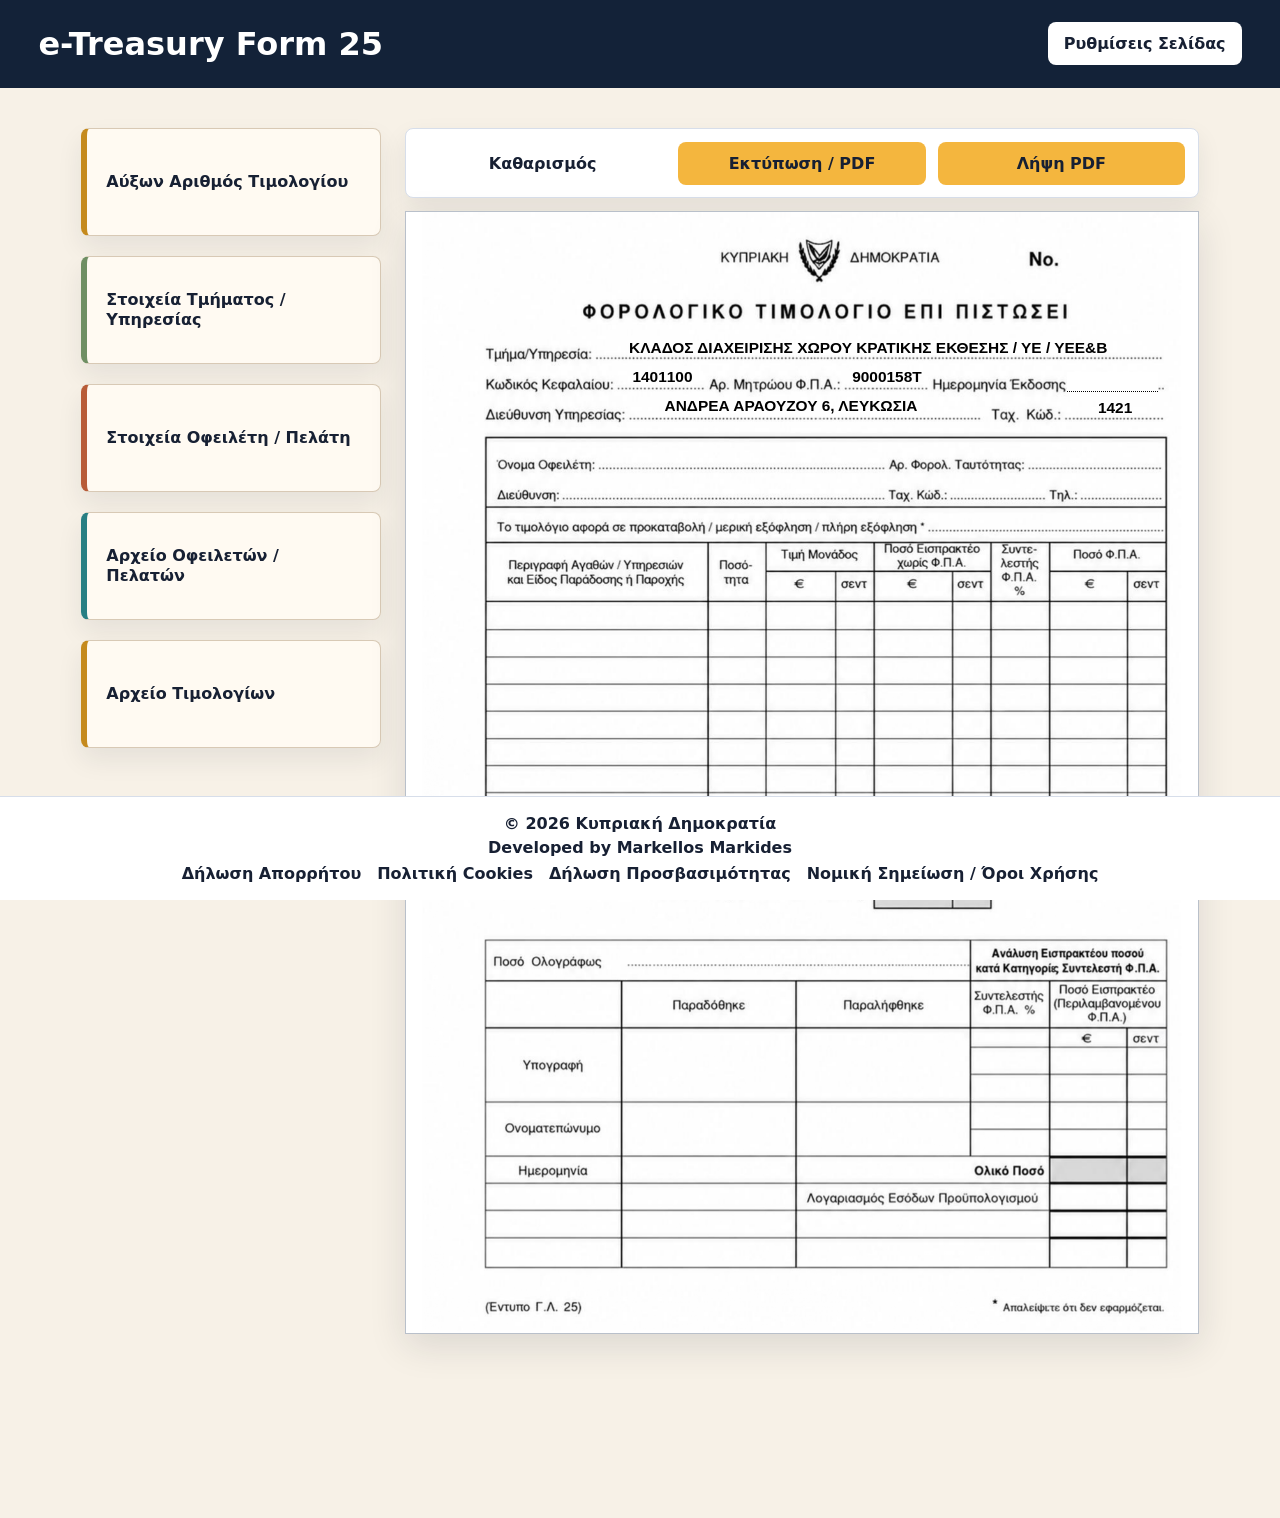
==== commit f365634e: "Redesign invoice dashboard and navigation (#6)" ====
--- a/index.html
+++ b/index.html
@@ -17,35 +17,43 @@
   </header>
 
   <main>
-    <section id="landing-view" class="landing-view no-print" data-app-view="home" aria-labelledby="landing-title">
+    <section id="application-view" class="application-view" data-app-view="workspace">
+      <div class="workspace" data-active-view="home">
+    <aside id="landing-view" class="landing-view no-print" data-app-view="home" aria-labelledby="landing-title">
       <h2 id="landing-title" class="visually-hidden">Κύρια πλοήγηση</h2>
       <nav class="landing-nav" aria-label="Κύρια πλοήγηση">
-        <button class="nav-card nav-card-amber" type="button" data-view-target="issue">Έκδοση Τιμολογίου</button>
-        <button class="nav-card nav-card-terracotta" type="button" data-view-target="service">Ρυθμίσεις Τμήματος / Υπηρεσίας</button>
-        <button class="nav-card nav-card-sage" type="button" data-view-target="customers">Αρχείο Οφειλετών / Πελατών</button>
-        <button class="nav-card nav-card-teal" type="button" data-view-target="archive">Αρχείο Τιμολογίων</button>
-        <button class="nav-card nav-card-amber" type="button" data-view-target="preview">Προβολή Τιμολογίου</button>
+        <button class="nav-card nav-card-amber" type="button" data-view-target="numbering">Αύξων Αριθμός Τιμολογίου</button>
+        <button class="nav-card nav-card-sage" type="button" data-view-target="service">Στοιχεία Τμήματος / Υπηρεσίας</button>
+        <button class="nav-card nav-card-terracotta" type="button" data-view-target="debtor">Στοιχεία Οφειλέτη / Πελάτη</button>
+        <button class="nav-card nav-card-teal" type="button" data-view-target="customers">Αρχείο Οφειλετών / Πελατών</button>
+        <button class="nav-card nav-card-amber" type="button" data-view-target="archive">Αρχείο Τιμολογίων</button>
       </nav>
-    </section>
-
-    <section id="application-view" class="application-view" data-app-view="workspace" hidden>
-      <div class="view-toolbar no-print">
-        <button class="button button-secondary" type="button" data-view-target="home">Επιστροφή στην αρχική</button>
-      </div>
-
-      <div class="workspace" data-active-view="issue">
+    </aside>
+
     <section class="editor-panel no-print" aria-labelledby="editor-title">
-      <h2 id="editor-title">Στοιχεία εντύπου</h2>
+      <div class="editor-panel-header">
+        <h2 id="editor-title">Στοιχεία εντύπου</h2>
+        <button class="panel-close-button" type="button" data-view-close aria-label="Κλείσιμο πρόσθετης στήλης">&times;</button>
+      </div>
       <p class="panel-help">Σε κάθε πεδίο μπορείς να γράψεις νέα τιμή, να την αποθηκεύσεις ως πρότυπο ή να επιλέξεις παλαιότερη.</p>
 
-      <div class="invoice-actions">
-        <button id="clear-form" class="button button-secondary" type="button">Καθαρισμός</button>
-        <button id="print-form" class="button button-primary" type="button">Εκτύπωση / PDF</button>
-        <button id="download-pdf" class="button button-primary" type="button">Λήψη PDF</button>
-      </div>
-
       <form id="invoice-form" autocomplete="off">
-        <fieldset>
+        <section class="numbering-panel" aria-labelledby="numbering-title">
+          <h3 id="numbering-title">Αυτόματη αρίθμηση</h3>
+          <dl class="numbering-summary">
+            <div>
+              <dt>Επόμενος διαθέσιμος αριθμός</dt>
+              <dd id="next-invoice-number">00001</dd>
+            </div>
+            <div>
+              <dt>Αριθμός τρέχοντος τιμολογίου</dt>
+              <dd id="current-invoice-number">-</dd>
+            </div>
+          </dl>
+          <p class="feature-help">Ο αριθμός δημιουργείται αυτόματα κατά την επιτυχή καταχώριση και δεν τροποποιείται χειροκίνητα.</p>
+        </section>
+
+        <fieldset class="issue-details-fieldset">
           <legend>Στοιχεία έκδοσης</legend>
           <div class="form-grid">
             <label class="field field-wide service-setting-field">Τμήμα / Υπηρεσία
@@ -57,8 +65,8 @@
             <label class="field service-setting-field">Αρ. Μητρώου Φ.Π.Α.
               <input id="vatRegistration" data-template-key="vatRegistration" value="9000158T">
             </label>
-            <label class="field invoice-only-field">Αριθμός τιμολογίου
-              <input id="invoiceNumber" data-template-key="invoiceNumber" inputmode="numeric" placeholder="00000">
+            <label class="field invoice-only-field numbering-field">Αριθμός τιμολογίου
+              <input id="invoiceNumber" inputmode="numeric" placeholder="00000" readonly aria-describedby="numbering-title">
             </label>
             <label class="field issue-date-field invoice-only-field">Ημερομηνία έκδοσης
               <span class="date-entry">
@@ -72,9 +80,14 @@
           </div>
         </fieldset>
 
-        <fieldset>
+        <fieldset class="debtor-fieldset">
           <legend>Οφειλέτης</legend>
           <div class="form-grid">
+            <label class="field field-wide invoice-only-field">Επιλογή από αρχείο
+              <select id="currentCustomerSelect" aria-label="Επιλογή οφειλέτη ή πελάτη για το τρέχον τιμολόγιο">
+                <option value="">Επιλογή οφειλέτη / πελάτη...</option>
+              </select>
+            </label>
             <label class="field field-wide invoice-only-field">Όνομα οφειλέτη
               <input id="debtorName" data-template-key="debtorName" placeholder="Ονοματεπώνυμο ή οργανισμός">
             </label>
@@ -96,7 +109,7 @@
           </div>
         </fieldset>
 
-        <fieldset>
+        <fieldset class="charge-fieldset">
           <legend>Χρέωση</legend>
           <div class="form-grid">
             <label class="field field-wide invoice-only-field">Περιγραφή αγαθών / υπηρεσιών
@@ -108,8 +121,8 @@
             <label class="field invoice-only-field">Καθαρό ποσό (€)
               <input id="netAmount" data-template-key="netAmount" type="number" min="0" step="0.01" value="0.00">
             </label>
-            <label class="field invoice-default-field">Συντελεστής Φ.Π.Α. (%)
-              <input id="vatRate" data-template-key="vatRate" type="number" min="0" step="0.01" value="19">
+            <label class="field invoice-only-field">Συντελεστής Φ.Π.Α. (%)
+              <input id="vatRate" type="number" min="0" step="0.01" value="19">
             </label>
             <label class="field invoice-only-field">Τύπος εξόφλησης
               <select id="paymentType" data-template-key="paymentType">
@@ -142,6 +155,11 @@
     </section>
 
     <section class="preview-panel" aria-labelledby="preview-title">
+      <div class="invoice-actions no-print" aria-label="Ενέργειες τιμολογίου">
+        <button id="clear-form" class="button button-secondary" type="button">Καθαρισμός</button>
+        <button id="print-form" class="button button-primary" type="button">Εκτύπωση / PDF</button>
+        <button id="download-pdf" class="button button-primary" type="button">Λήψη PDF</button>
+      </div>
       <h2 id="preview-title" class="no-print">Προεπισκόπηση επίσημου εντύπου</h2>
       <article id="invoice-preview" class="official-form" aria-label="Έντυπο Γ.Λ.25">
         <img class="official-form-background" src="src/assets/gl25-template.svg" alt="Επίσημο έντυπο Γ.Λ.25">
@@ -200,8 +218,24 @@
     </section>
   </main>
 
-  <footer class="app-footer no-print">
-    <a href="https://markellosecosystem.com/" target="_blank" rel="noopener noreferrer">Markellos Ecosystem</a>
+  <footer class="app-footer no-print" aria-label="Πληροφορίες εφαρμογής">
+    <div class="app-footer-inner">
+      <p class="footer-government">© 2026 Κυπριακή Δημοκρατία</p>
+      <p class="footer-developer-line">
+        <a
+          href="https://markellosecosystem.com/"
+          target="_blank"
+          rel="noopener noreferrer"
+          aria-label="Developed by Markellos Markides, ανοίγει σε νέα καρτέλα"
+        >Developed by Markellos Markides</a>
+      </p>
+      <nav class="footer-links" aria-label="Νομικοί σύνδεσμοι">
+        <a href="#privacy-statement">Δήλωση Απορρήτου</a>
+        <a href="#cookies-policy">Πολιτική Cookies</a>
+        <a href="#accessibility-statement">Δήλωση Προσβασιμότητας</a>
+        <a href="#legal-notice">Νομική Σημείωση / Όροι Χρήσης</a>
+      </nav>
+    </div>
   </footer>
 
   <dialog id="page-settings-dialog" class="settings-dialog no-print" aria-labelledby="page-settings-title">
--- a/src/styles/app.css
+++ b/src/styles/app.css
@@ -1,3 +1,13 @@
+.app-header + main {
+  flex: 1;
+  padding-bottom: 9rem;
+}
+
+body {
+  display: flex;
+  flex-direction: column;
+}
+
 .app-header {
   display: flex;
   justify-content: space-between;
@@ -46,40 +56,49 @@
   clip-path: inset(50%);
 }
 
-.landing-view,
 .application-view {
   padding: clamp(1rem, 4vw, 2.5rem);
 }
 
+.landing-view {
+  grid-area: nav;
+}
+
 .landing-nav {
   display: grid;
-  grid-template-columns: repeat(5, minmax(0, 1fr));
-  gap: 1rem;
-  max-width: 1180px;
-  margin: 0 auto;
+  grid-template-columns: 1fr;
+  gap: 1.25rem;
+  position: sticky;
+  top: 1rem;
 }
 
 .nav-card {
   display: flex;
   align-items: center;
-  justify-content: center;
-  min-height: 9rem;
+  justify-content: space-between;
+  min-height: 6.75rem;
   border: 1px solid #d8c9b5;
-  border-top: 0.38rem solid var(--card-accent, #c58a1d);
+  border-left: 0.38rem solid var(--card-accent, #c58a1d);
   border-radius: 8px;
-  padding: 1.1rem;
+  padding: 1.2rem;
   background: #fffaf2;
   color: #172033;
   box-shadow: 0 12px 26px rgba(23, 32, 51, 0.08);
-  font-size: clamp(1rem, 1.8vw, 1.2rem);
+  font-size: 1rem;
   font-weight: 800;
   line-height: 1.25;
-  text-align: center;
+  text-align: left;
 }
 
 .nav-card:hover {
   background: #ffffff;
   transform: translateY(-1px);
+}
+
+.nav-card[aria-current="page"] {
+  border-color: var(--card-accent, #c58a1d);
+  background: #ffffff;
+  box-shadow: 0 0 0 3px rgba(34, 93, 171, 0.14), 0 12px 26px rgba(23, 32, 51, 0.08);
 }
 
 .nav-card-amber {
@@ -98,28 +117,66 @@
   --card-accent: #287f83;
 }
 
-.view-toolbar {
-  max-width: 1400px;
-  margin: 0 auto 1rem;
-}
-
 .workspace {
   display: grid;
-  grid-template-columns: minmax(340px, 0.9fr) minmax(650px, 1.4fr);
+  grid-template-areas:
+    "nav preview";
+  grid-template-columns: minmax(220px, 300px) minmax(0, 210mm);
   gap: 1.5rem;
   align-items: start;
-  max-width: 1400px;
+  justify-content: center;
+  max-width: calc(210mm + 300px + 1.5rem);
   margin: 0 auto;
 }
 
+.workspace:not([data-active-view="home"]) {
+  grid-template-areas: "nav editor preview";
+  grid-template-columns: minmax(220px, 300px) minmax(320px, 420px) minmax(0, 210mm);
+  max-width: calc(210mm + 720px + 3rem);
+}
+
 .app-footer {
-  padding: 0 1.5rem 1.5rem;
+  position: fixed;
+  right: 0;
+  bottom: 0;
+  left: 0;
+  z-index: 30;
+  display: flex;
+  align-items: center;
+  justify-content: center;
+  min-height: 6.5rem;
+  padding: 0.85rem 1.5rem;
+  border-top: 1px solid #d7deea;
+  background: #ffffff;
   text-align: center;
 }
 
+.app-footer-inner {
+  display: grid;
+  gap: 0.3rem;
+  justify-items: center;
+  max-width: 100%;
+}
+
+.app-footer p {
+  margin: 0;
+}
+
+.footer-government {
+  color: #172033;
+  font-weight: 700;
+}
+
+.footer-links {
+  display: flex;
+  flex-wrap: wrap;
+  justify-content: center;
+  gap: 0.25rem 1rem;
+  margin-top: 0.15rem;
+}
+
 .app-footer a {
-  color: #526078;
-  font-size: 0.82rem;
+  color: #172033;
   font-weight: 650;
   text-decoration: none;
 }
@@ -133,7 +190,16 @@
   min-width: 0;
 }
 
+.preview-panel {
+  grid-area: preview;
+}
+
 .editor-panel {
+  grid-area: editor;
+  position: sticky;
+  top: 1rem;
+  max-height: calc(100vh - 2rem);
+  overflow: auto;
   padding: 1.25rem;
   border: 1px solid #d7deea;
   border-radius: 12px;
@@ -141,22 +207,46 @@
   box-shadow: 0 12px 35px rgba(23, 32, 51, 0.08);
 }
 
+.editor-panel-header {
+  display: flex;
+  align-items: start;
+  justify-content: space-between;
+  gap: 0.75rem;
+}
+
+.editor-panel-header h2 {
+  margin-bottom: 0.5rem;
+}
+
+.panel-close-button {
+  width: 2rem;
+  height: 2rem;
+  border: 1px solid #c7cfdb;
+  border-radius: 8px;
+  background: #ffffff;
+  color: #172033;
+  font-weight: 800;
+}
+
 .panel-help {
   color: #526078;
 }
 
 .invoice-actions {
-  display: flex;
-  flex-wrap: wrap;
+  display: grid;
+  grid-template-columns: repeat(3, minmax(0, 1fr));
   gap: 0.75rem;
-  margin: 0 0 1rem;
+  margin: 0 0 0.8rem;
+  padding: 0.8rem;
+  border: 1px solid #d7deea;
+  border-radius: 8px;
+  background: #ffffff;
+  box-shadow: 0 10px 24px rgba(23, 32, 51, 0.08);
 }
 
 .workspace[data-active-view="customers"] form,
-.workspace[data-active-view="customers"] .invoice-actions,
 .workspace[data-active-view="customers"] .invoice-archive-panel,
 .workspace[data-active-view="archive"] form,
-.workspace[data-active-view="archive"] .invoice-actions,
 .workspace[data-active-view="archive"] .customers-panel {
   display: none;
 }
@@ -168,57 +258,71 @@
   display: none;
 }
 
-.workspace[data-active-view="issue"] .service-setting-field,
-.workspace[data-active-view="issue"] .signature-account-fieldset,
+.numbering-panel,
+.workspace[data-active-view="numbering"] fieldset,
+.workspace[data-active-view="debtor"] .numbering-panel,
+.workspace[data-active-view="debtor"] .issue-details-fieldset,
+.workspace[data-active-view="debtor"] .charge-fieldset,
+.workspace[data-active-view="debtor"] .signature-account-fieldset,
+.workspace[data-active-view="service"] .numbering-panel,
 .workspace[data-active-view="service"] .invoice-only-field {
   display: none;
 }
 
-.workspace[data-active-view="issue"] .customers-panel,
-.workspace[data-active-view="issue"] .invoice-archive-panel,
+.workspace[data-active-view="numbering"] .numbering-panel,
+.workspace[data-active-view="numbering"] .issue-details-fieldset {
+  display: block;
+}
+
+.workspace[data-active-view="numbering"] .issue-details-fieldset .field:not(.numbering-field),
+.workspace[data-active-view="numbering"] .template-controls,
+.workspace[data-active-view="debtor"] .service-setting-field,
+.workspace[data-active-view="debtor"] .charge-fieldset,
+.workspace[data-active-view="debtor"] .signature-account-fieldset {
+  display: none;
+}
+
+.workspace[data-active-view="numbering"] .customers-panel,
+.workspace[data-active-view="numbering"] .invoice-archive-panel,
+.workspace[data-active-view="debtor"] .customers-panel,
+.workspace[data-active-view="debtor"] .invoice-archive-panel,
 .workspace[data-active-view="service"] .customers-panel,
 .workspace[data-active-view="service"] .invoice-archive-panel,
-.workspace[data-active-view="preview"] .editor-panel {
+.workspace[data-active-view="home"] .editor-panel {
   display: none;
 }
 
-.workspace[data-active-view="service"] .invoice-actions,
-.workspace[data-active-view="service"] form fieldset:nth-of-type(2) {
+.workspace[data-active-view="service"] .debtor-fieldset,
+.workspace[data-active-view="service"] .charge-fieldset {
   display: none;
 }
 
-.workspace[data-active-view="issue"],
-.workspace[data-active-view="service"] {
-  grid-template-columns: minmax(340px, 720px);
-  justify-content: center;
-}
-
-.workspace[data-active-view="customers"],
-.workspace[data-active-view="archive"] {
-  grid-template-columns: minmax(340px, 1fr);
-}
-
-.workspace[data-active-view="preview"] {
-  grid-template-columns: minmax(650px, 1fr);
-}
-
-.workspace[data-active-view="issue"] .preview-panel,
-.workspace[data-active-view="customers"] .preview-panel,
-.workspace[data-active-view="archive"] .preview-panel,
-.workspace[data-active-view="service"] .preview-panel {
-  position: absolute;
-  left: -10000px;
-  top: 0;
-  width: min(100%, 210mm);
-  visibility: hidden;
-  pointer-events: none;
-}
-
-.workspace[data-active-view="issue"] .preview-panel > h2,
-.workspace[data-active-view="customers"] .preview-panel > h2,
-.workspace[data-active-view="archive"] .preview-panel > h2,
-.workspace[data-active-view="service"] .preview-panel > h2 {
-  display: none;
+.numbering-summary {
+  display: grid;
+  gap: 0.75rem;
+  margin: 0 0 1rem;
+}
+
+.numbering-summary div {
+  padding: 0.85rem;
+  border: 1px solid #d7deea;
+  border-radius: 8px;
+  background: #fffaf2;
+}
+
+.numbering-summary dt {
+  margin-bottom: 0.3rem;
+  color: #4d5b73;
+  font-size: 0.82rem;
+  font-weight: 700;
+}
+
+.numbering-summary dd {
+  margin: 0;
+  color: #172033;
+  font-size: 1.4rem;
+  font-weight: 850;
+  letter-spacing: 0;
 }
 
 fieldset {
@@ -417,7 +521,7 @@
 }
 
 .preview-panel > h2 {
-  margin: 0 0 0.7rem;
+  display: none;
 }
 
 .settings-dialog {
@@ -520,105 +624,15 @@
   background: #fdfff9;
 }
 
-.official-form {
-  position: relative;
-  container-type: inline-size;
-  width: min(100%, 210mm);
-  margin: 0 auto;
-  border: 1px solid #b9c0ca;
-  background: #ffffff;
-  box-shadow: 0 12px 35px rgba(23, 32, 51, 0.12);
-}
-
-.official-form-background {
-  display: block;
-  width: 100%;
-  height: auto;
-}
-
-.overlay-layer {
-  position: absolute;
-  inset: 0;
-}
-
-.overlay-text,
-.overlay-stack {
-  position: absolute;
-  color: #111111;
-  font-family: Arial, Helvetica, sans-serif;
-  font-size: 1.12cqw;
-  line-height: 1.08;
-}
-
-.overlay-text {
-  display: block;
-  white-space: pre-wrap;
-  word-break: break-word;
-}
-
-.overlay-stack .overlay-text {
-  position: static;
-}
-
-.block {
-  display: block;
-}
-
-.strong {
-  font-weight: 700;
-}
-
-.align-center {
-  text-align: center;
-}
-
-.align-right {
-  text-align: right;
-}
-
-.field-invoice-number { left: 79.9%; top: 2.65%; width: 9%; font-weight: 700; }
-.field-department { left: 21.5%; top: 11.2%; width: 72%; }
-.field-chapter { left: 20.5%; top: 13.6%; width: 12%; }
-.field-vat-registration { left: 55.1%; top: 13.6%; width: 11%; }
-.field-issue-day { left: 82.2%; top: 13.6%; width: 3.5%; }
-.field-issue-month { left: 87.0%; top: 13.6%; width: 3.5%; }
-.field-issue-year { left: 92.0%; top: 13.6%; width: 5%; }
-.field-service-address { left: 22.2%; top: 15.95%; width: 50%; }
-.field-debtor-name { left: 22%; top: 21.95%; width: 38%; }
-.field-debtor-tax-id { left: 84%; top: 21.95%; width: 13%; }
-.field-debtor-address { left: 17%; top: 25.4%; width: 43%; }
-.field-postal-code { left: 77.5%; top: 25.4%; width: 8%; }
-.field-phone { left: 89.8%; top: 25.4%; width: 7.2%; }
-.field-payment-type { left: 74%; top: 28.15%; width: 22%; }
-.field-description { left: 3.8%; top: 34.0%; width: 28.2%; }
-.field-quantity { left: 41.3%; top: 34.55%; width: 3.4%; }
-.field-unit-euros { left: 46.3%; top: 34.55%; width: 5.8%; }
-.field-unit-cents { left: 53.0%; top: 34.55%; width: 3.5%; }
-.field-net-euros { left: 59.2%; top: 34.55%; width: 7.5%; }
-.field-net-cents { left: 66.2%; top: 34.55%; width: 4%; }
-.field-vat-rate { left: 74.8%; top: 34.55%; width: 6.2%; }
-.field-vat-euros { left: 84.7%; top: 34.55%; width: 6%; }
-.field-vat-cents { left: 91.1%; top: 34.55%; width: 4.3%; }
-.field-total1-euros { left: 59.2%; top: 60.45%; width: 7.5%; }
-.field-total1-cents { left: 66.2%; top: 60.45%; width: 4%; }
-.field-total2-euros { left: 84.7%; top: 60.45%; width: 6%; }
-.field-total2-cents { left: 91.1%; top: 60.45%; width: 4.3%; }
-.field-gross-euros { left: 59.2%; top: 63.35%; width: 7.5%; }
-.field-gross-cents { left: 66.2%; top: 63.35%; width: 4%; }
-.field-amount-words { left: 20.5%; top: 70.55%; width: 49%; }
-.field-signatory { left: 9.5%; top: 85.65%; width: 17%; }
-.field-sign-date { left: 8.5%; top: 89.85%; width: 18%; }
-.field-analysis-vat-rate { left: 74.9%; top: 79.15%; width: 6.2%; }
-.field-analysis-gross-euros { left: 84.7%; top: 79.15%; width: 6%; }
-.field-analysis-gross-cents { left: 91.1%; top: 79.15%; width: 4.3%; }
-.field-analysis-total-euros { left: 84.7%; top: 89.85%; width: 6%; font-weight: 700; }
-.field-analysis-total-cents { left: 91.1%; top: 89.85%; width: 4.3%; font-weight: 700; }
-.field-revenue-account { left: 47%; top: 92.65%; width: 32%; }
-
 @media (max-width: 1120px) {
-  .workspace,
-  .landing-nav {
-    grid-template-columns: 1fr;
+  .workspace {
+    grid-template-columns: minmax(180px, 240px) minmax(0, 1fr);
+    max-width: none;
+  }
+
+  .workspace:not([data-active-view="home"]) {
+    grid-template-columns: minmax(170px, 220px) minmax(280px, 34vw) minmax(520px, 1fr);
+    overflow-x: auto;
   }
 }
 
@@ -637,8 +651,44 @@
     padding: 1rem;
   }
 
+  .workspace {
+    grid-template-columns: minmax(140px, 38vw) minmax(0, 1fr);
+    gap: 0.75rem;
+    overflow-x: auto;
+  }
+
+  .workspace:not([data-active-view="home"]) {
+    grid-template-columns: minmax(140px, 38vw) minmax(280px, 72vw) minmax(520px, 1fr);
+  }
+
   .nav-card {
-    min-height: 6.5rem;
+    min-height: 5.75rem;
+    padding: 0.85rem;
+    font-size: 0.85rem;
+  }
+
+  .invoice-actions {
+    gap: 0.4rem;
+    padding: 0.45rem;
+  }
+
+  .invoice-actions .button {
+    padding: 0.55rem 0.35rem;
+    font-size: 0.78rem;
+  }
+
+  .app-header + main {
+    padding-bottom: 11rem;
+  }
+
+  .app-footer {
+    min-height: 8.5rem;
+    padding: 0.75rem;
+  }
+
+  .app-footer a,
+  .app-footer p {
+    font-size: 0.86rem;
   }
 
   .field-wide {
--- a/src/styles/print.css
+++ b/src/styles/print.css
@@ -5,6 +5,7 @@
 
 html,
 body {
+  display: block;
   width: 210mm;
   min-width: 210mm;
   margin: 0;
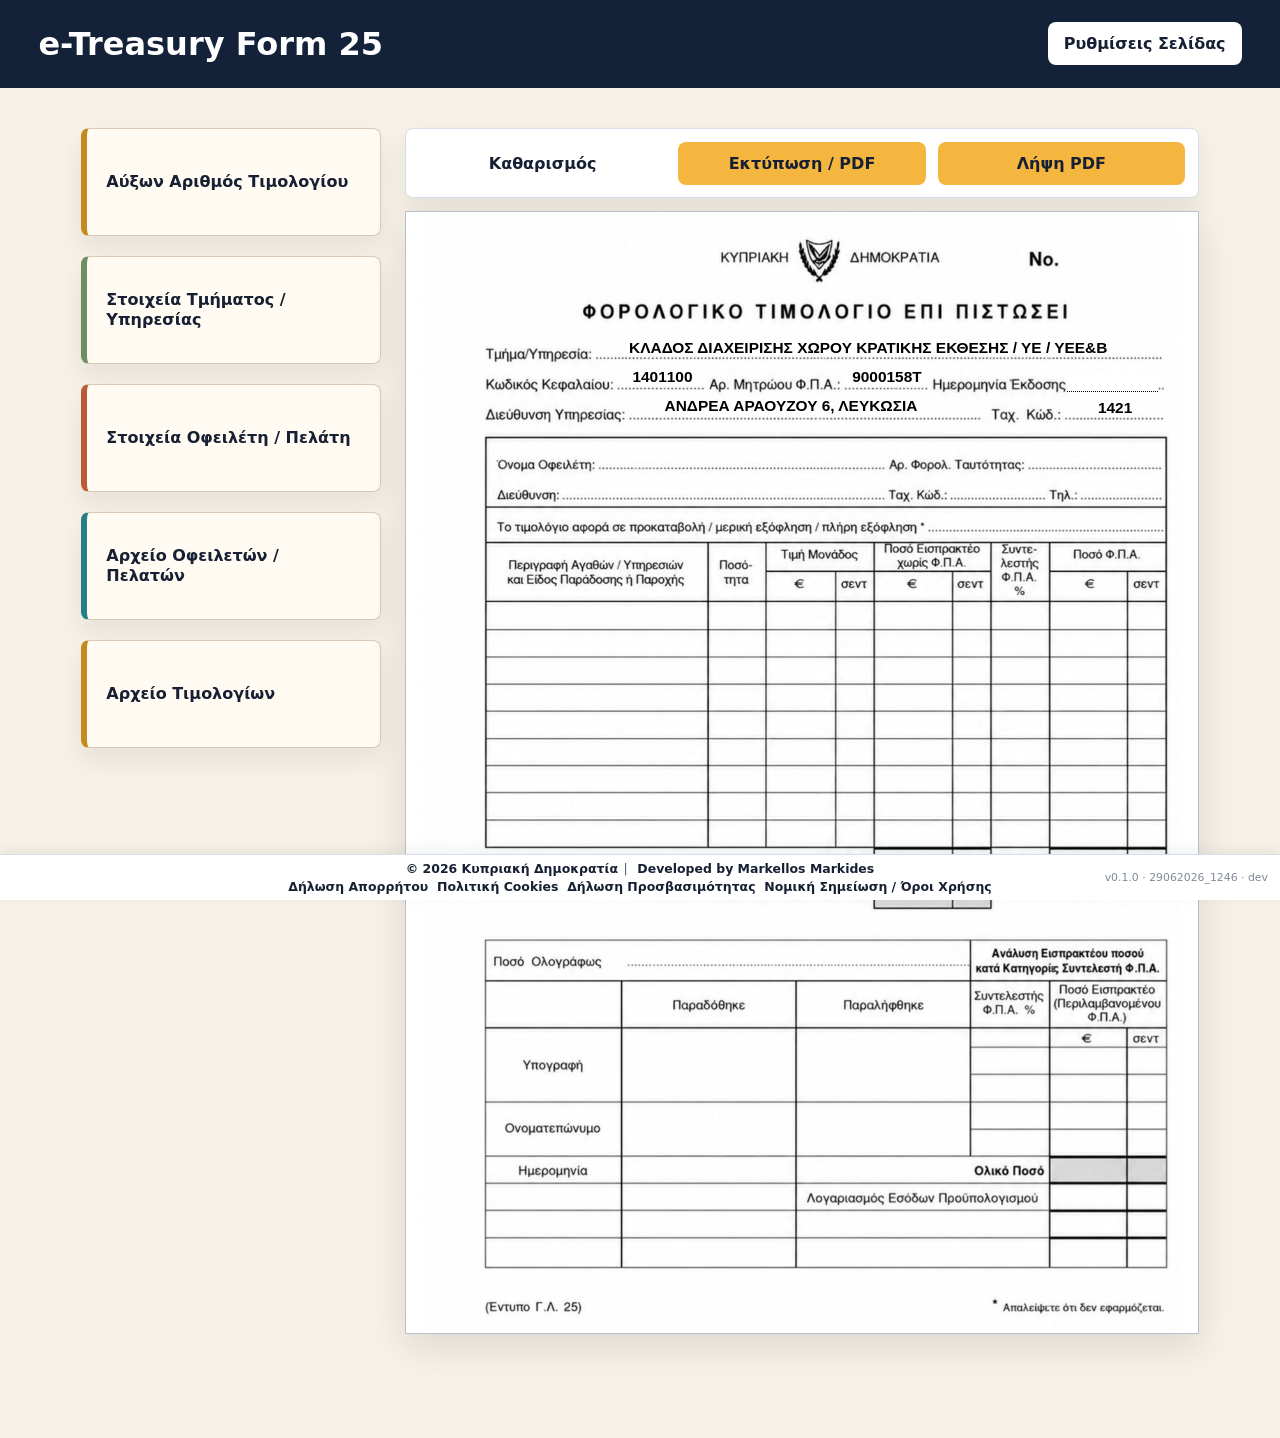
==== commit 126b8851: "Merge invoice number and footer improvements" ====
--- a/index.html
+++ b/index.html
@@ -45,16 +45,16 @@
               <dt>Επόμενος διαθέσιμος αριθμός</dt>
               <dd id="next-invoice-number">00001</dd>
             </div>
-            <div>
-              <dt>Αριθμός τρέχοντος τιμολογίου</dt>
-              <dd id="current-invoice-number">-</dd>
-            </div>
           </dl>
           <p class="feature-help">Ο αριθμός δημιουργείται αυτόματα κατά την επιτυχή καταχώριση και δεν τροποποιείται χειροκίνητα.</p>
         </section>
 
+        <label class="invoice-number-card invoice-only-field numbering-field">
+          <span class="invoice-number-label">Αριθμός τιμολογίου</span>
+          <input id="invoiceNumber" inputmode="numeric" placeholder="Δεν έχει αποδοθεί" readonly aria-describedby="numbering-title">
+        </label>
+
         <fieldset class="issue-details-fieldset">
-          <legend>Στοιχεία έκδοσης</legend>
           <div class="form-grid">
             <label class="field field-wide service-setting-field">Τμήμα / Υπηρεσία
               <input id="department" data-template-key="department" value="ΚΛΑΔΟΣ ΔΙΑΧΕΙΡΙΣΗΣ ΧΩΡΟΥ ΚΡΑΤΙΚΗΣ ΕΚΘΕΣΗΣ / ΥΕ / ΥΕΕ&Β">
@@ -64,9 +64,6 @@
             </label>
             <label class="field service-setting-field">Αρ. Μητρώου Φ.Π.Α.
               <input id="vatRegistration" data-template-key="vatRegistration" value="9000158T">
-            </label>
-            <label class="field invoice-only-field numbering-field">Αριθμός τιμολογίου
-              <input id="invoiceNumber" inputmode="numeric" placeholder="00000" readonly aria-describedby="numbering-title">
             </label>
             <label class="field issue-date-field invoice-only-field">Ημερομηνία έκδοσης
               <span class="date-entry">
@@ -220,15 +217,18 @@
 
   <footer class="app-footer no-print" aria-label="Πληροφορίες εφαρμογής">
     <div class="app-footer-inner">
-      <p class="footer-government">© 2026 Κυπριακή Δημοκρατία</p>
-      <p class="footer-developer-line">
-        <a
-          href="https://markellosecosystem.com/"
-          target="_blank"
-          rel="noopener noreferrer"
-          aria-label="Developed by Markellos Markides, ανοίγει σε νέα καρτέλα"
-        >Developed by Markellos Markides</a>
-      </p>
+      <div class="footer-credits">
+        <p class="footer-government">© 2026 Κυπριακή Δημοκρατία</p>
+        <p class="footer-developer-line">
+          <a
+            href="https://markellosecosystem.com/"
+            target="_blank"
+            rel="noopener noreferrer"
+            aria-label="Developed by Markellos Markides, ανοίγει σε νέα καρτέλα"
+          >Developed by Markellos Markides</a>
+        </p>
+      </div>
+      <p id="app-version" class="app-version" aria-label="Application version"></p>
       <nav class="footer-links" aria-label="Νομικοί σύνδεσμοι">
         <a href="#privacy-statement">Δήλωση Απορρήτου</a>
         <a href="#cookies-policy">Πολιτική Cookies</a>
--- a/src/styles/base.css
+++ b/src/styles/base.css
@@ -57,3 +57,29 @@
   outline-offset: 2px;
   border-color: #225dab;
 }
+
+.app-footer .app-footer-inner {
+  display: grid;
+  grid-template-columns: minmax(0, 1fr);
+  align-items: center;
+  justify-items: center;
+  gap: 0.15rem 0.8rem;
+  position: relative;
+}
+
+.footer-credits {
+  display: flex;
+  flex-wrap: wrap;
+  align-items: center;
+  justify-content: center;
+}
+
+.footer-developer-line::before {
+  content: "|";
+  margin: 0 0.35rem;
+  color: #526078;
+}
+
+.app-footer .footer-links {
+  justify-content: center;
+}
--- a/src/styles/app.css
+++ b/src/styles/app.css
@@ -1,9 +1,11 @@
 .app-header + main {
   flex: 1;
-  padding-bottom: 9rem;
+  padding-bottom: var(--app-footer-reserve, 4rem);
 }
 
 body {
+  --app-footer-reserve: 4rem;
+  --footer-version-reserve: 14rem;
   display: flex;
   flex-direction: column;
 }
@@ -140,26 +142,35 @@
   right: 0;
   bottom: 0;
   left: 0;
-  z-index: 30;
+  z-index: 40;
   display: flex;
   align-items: center;
   justify-content: center;
-  min-height: 6.5rem;
-  padding: 0.85rem 1.5rem;
+  width: 100%;
+  min-height: 2.8rem;
+  padding: 0.35rem 0.75rem;
   border-top: 1px solid #d7deea;
   background: #ffffff;
-  text-align: center;
-}
-
-.app-footer-inner {
-  display: grid;
-  gap: 0.3rem;
-  justify-items: center;
+  box-shadow: 0 -4px 14px rgba(23, 32, 51, 0.06);
+  font-size: 0.78rem;
+  line-height: 1.25;
+  text-align: left;
+}
+
+.app-footer .app-footer-inner {
+  gap: 0.15rem 0.8rem;
+  width: 100%;
   max-width: 100%;
 }
 
 .app-footer p {
   margin: 0;
+}
+
+.footer-credits {
+  min-width: 0;
+  max-width: calc(100% - (var(--footer-version-reserve) * 2));
+  text-align: center;
 }
 
 .footer-government {
@@ -171,18 +182,32 @@
   display: flex;
   flex-wrap: wrap;
   justify-content: center;
-  gap: 0.25rem 1rem;
-  margin-top: 0.15rem;
+  gap: 0.15rem 0.55rem;
+  margin-top: 0;
+  max-width: calc(100% - (var(--footer-version-reserve) * 2));
+  text-align: center;
 }
 
 .app-footer a {
   color: #172033;
-  font-weight: 650;
+  font-weight: 600;
   text-decoration: none;
 }
 
 .app-footer a:hover {
   text-decoration: underline;
+}
+
+.app-version {
+  position: absolute;
+  top: 50%;
+  right: 0;
+  color: #7f8998;
+  font-size: 0.68rem;
+  line-height: 1.2;
+  text-align: right;
+  transform: translateY(-50%);
+  overflow-wrap: anywhere;
 }
 
 .editor-panel,
@@ -259,8 +284,10 @@
 }
 
 .numbering-panel,
+.numbering-field,
 .workspace[data-active-view="numbering"] fieldset,
 .workspace[data-active-view="debtor"] .numbering-panel,
+.workspace[data-active-view="debtor"] .numbering-field,
 .workspace[data-active-view="debtor"] .issue-details-fieldset,
 .workspace[data-active-view="debtor"] .charge-fieldset,
 .workspace[data-active-view="debtor"] .signature-account-fieldset,
@@ -270,11 +297,10 @@
 }
 
 .workspace[data-active-view="numbering"] .numbering-panel,
-.workspace[data-active-view="numbering"] .issue-details-fieldset {
+.workspace[data-active-view="numbering"] .numbering-field {
   display: block;
 }
 
-.workspace[data-active-view="numbering"] .issue-details-fieldset .field:not(.numbering-field),
 .workspace[data-active-view="numbering"] .template-controls,
 .workspace[data-active-view="debtor"] .service-setting-field,
 .workspace[data-active-view="debtor"] .charge-fieldset,
@@ -303,26 +329,57 @@
   margin: 0 0 1rem;
 }
 
-.numbering-summary div {
+.numbering-summary div,
+.invoice-number-card {
+  display: block;
   padding: 0.85rem;
   border: 1px solid #d7deea;
   border-radius: 8px;
   background: #fffaf2;
 }
 
-.numbering-summary dt {
+.numbering-summary dt,
+.invoice-number-label {
+  display: block;
   margin-bottom: 0.3rem;
   color: #4d5b73;
   font-size: 0.82rem;
   font-weight: 700;
 }
 
-.numbering-summary dd {
+.numbering-summary dd,
+.invoice-number-card input {
   margin: 0;
   color: #172033;
   font-size: 1.4rem;
   font-weight: 850;
   letter-spacing: 0;
+}
+
+.invoice-number-card {
+  margin: 0 0 1rem;
+}
+
+.invoice-number-card input {
+  display: block;
+  width: 100%;
+  min-width: 0;
+  padding: 0;
+  border: 0;
+  border-radius: 0;
+  background: transparent;
+  box-shadow: none;
+}
+
+.invoice-number-card input:focus {
+  outline: 2px solid rgba(28, 83, 142, 0.32);
+  outline-offset: 3px;
+}
+
+.invoice-number-card input::placeholder {
+  color: #7b879a;
+  font-size: 1rem;
+  font-weight: 700;
 }
 
 fieldset {
@@ -637,6 +694,11 @@
 }
 
 @media (max-width: 680px) {
+  body {
+    --app-footer-reserve: 6rem;
+    --footer-version-reserve: 8rem;
+  }
+
   .app-header,
   .form-grid {
     grid-template-columns: 1fr;
@@ -677,18 +739,63 @@
     font-size: 0.78rem;
   }
 
-  .app-header + main {
-    padding-bottom: 11rem;
-  }
-
   .app-footer {
-    min-height: 8.5rem;
-    padding: 0.75rem;
+    min-height: 3.4rem;
+    padding: 0.25rem 0.6rem;
+  }
+
+  .app-footer .app-footer-inner {
+    grid-template-columns: minmax(0, 1fr) auto;
+    align-items: start;
+    gap: 0.1rem 0.45rem;
+  }
+
+  .footer-credits {
+    display: block;
+    grid-column: 1 / -1;
+    justify-self: center;
+    max-width: 100%;
   }
 
   .app-footer a,
   .app-footer p {
-    font-size: 0.86rem;
+    font-size: 0.68rem;
+    line-height: 1.2;
+  }
+
+  .footer-credits p,
+  .footer-links a {
+    min-width: 0;
+    overflow: hidden;
+    text-overflow: ellipsis;
+    white-space: nowrap;
+  }
+
+  .footer-developer-line::before {
+    content: "";
+    margin: 0;
+  }
+
+  .footer-links {
+    display: grid;
+    grid-column: 1 / -1;
+    grid-template-columns: repeat(2, minmax(0, 1fr));
+    gap: 0.08rem 0.4rem;
+    max-width: 100%;
+    width: 100%;
+  }
+
+  .footer-links a {
+    text-align: center;
+  }
+
+  .app-version {
+    position: static;
+    grid-column: 1 / -1;
+    justify-self: end;
+    max-width: 8rem;
+    font-size: 0.56rem;
+    transform: none;
   }
 
   .field-wide {
--- a/src/styles/print.css
+++ b/src/styles/print.css
@@ -11,6 +11,10 @@
   margin: 0;
   padding: 0;
   background: #ffffff;
+}
+
+main {
+  padding-bottom: 0 !important;
 }
 
 .no-print {
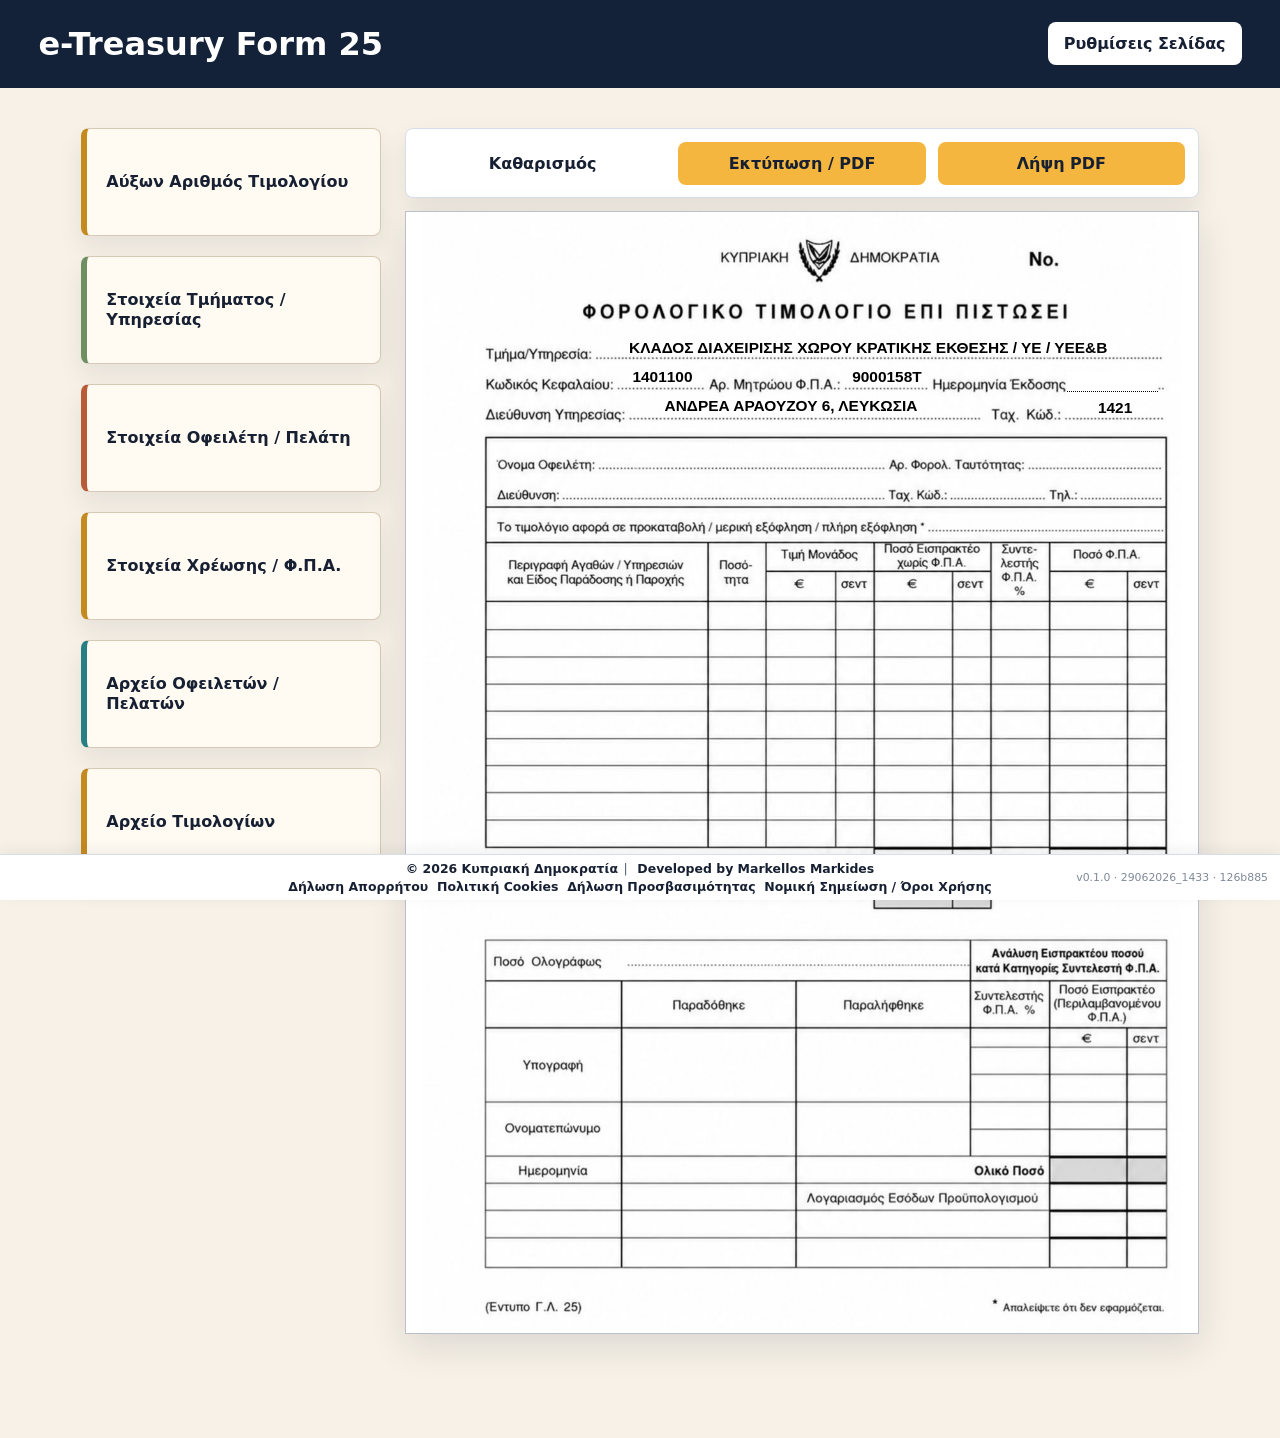
==== commit c339658f: "Add employee invoice numbering and VAT Add archive backup/restore, tab locking, VAT fields, and rela" ====
--- a/index.html
+++ b/index.html
@@ -25,6 +25,7 @@
         <button class="nav-card nav-card-amber" type="button" data-view-target="numbering">Αύξων Αριθμός Τιμολογίου</button>
         <button class="nav-card nav-card-sage" type="button" data-view-target="service">Στοιχεία Τμήματος / Υπηρεσίας</button>
         <button class="nav-card nav-card-terracotta" type="button" data-view-target="debtor">Στοιχεία Οφειλέτη / Πελάτη</button>
+        <button class="nav-card nav-card-amber" type="button" data-view-target="charge">Στοιχεία Χρέωσης / Φ.Π.Α.</button>
         <button class="nav-card nav-card-teal" type="button" data-view-target="customers">Αρχείο Οφειλετών / Πελατών</button>
         <button class="nav-card nav-card-amber" type="button" data-view-target="archive">Αρχείο Τιμολογίων</button>
       </nav>
@@ -45,8 +46,21 @@
               <dt>Επόμενος διαθέσιμος αριθμός</dt>
               <dd id="next-invoice-number">00001</dd>
             </div>
+            <div>
+              <dt>Επιτρεπτό εύρος</dt>
+              <dd id="invoice-number-range">00001-99999</dd>
+            </div>
+            <div>
+              <dt>Εκδούσα μονάδα</dt>
+              <dd id="active-issuer-unit-code">ΥΕΕΒ-ΥΕ-ΚΔΧΕ</dd>
+            </div>
+            <div>
+              <dt>Κωδικός υπαλλήλου</dt>
+              <dd id="active-employee-code">ΜΜ</dd>
+            </div>
           </dl>
-          <p class="feature-help">Ο αριθμός δημιουργείται αυτόματα κατά την επιτυχή καταχώριση και δεν τροποποιείται χειροκίνητα.</p>
+          <p class="feature-help" id="invoice-number-help">Κάθε υπάλληλος διαθέτει ανεξάρτητη προσωπική σειρά αρίθμησης από 00001 έως 99999. Η σειρά δεν επανεκκινείται. Μετά το 99999 δεν μπορούν να εκδοθούν άλλα τιμολόγια με τον συγκεκριμένο κωδικό υπαλλήλου.</p>
+          <p class="feature-help numbering-warning" id="invoice-number-warning" hidden></p>
         </section>
 
         <label class="invoice-number-card invoice-only-field numbering-field">
@@ -58,6 +72,12 @@
           <div class="form-grid">
             <label class="field field-wide service-setting-field">Τμήμα / Υπηρεσία
               <input id="department" data-template-key="department" value="ΚΛΑΔΟΣ ΔΙΑΧΕΙΡΙΣΗΣ ΧΩΡΟΥ ΚΡΑΤΙΚΗΣ ΕΚΘΕΣΗΣ / ΥΕ / ΥΕΕ&Β">
+            </label>
+            <label class="field service-setting-field">serviceId
+              <input id="serviceId" data-template-key="serviceId" value="STATE-FAIR-MANAGEMENT" autocomplete="off" required>
+            </label>
+            <label class="field service-setting-field">Κωδικός εκδούσας μονάδας
+              <input id="issuerUnitCode" data-template-key="issuerUnitCode" value="ΥΕΕΒ-ΥΕ-ΚΔΧΕ" autocomplete="off" required>
             </label>
             <label class="field service-setting-field">Κωδικός Κεφαλαίου
               <input id="chapterCode" data-template-key="chapterCode" value="1401100">
@@ -74,6 +94,15 @@
             <label class="field field-wide service-setting-field">Διεύθυνση Υπηρεσίας
               <input id="serviceAddress" data-template-key="serviceAddress" value="ΑΝΔΡΕΑ ΑΡΑΟΥΖΟΥ 6, ΛΕΥΚΩΣΙΑ">
             </label>
+            <input id="employeeId" type="hidden" autocomplete="off">
+            <label class="field service-setting-field">Ονοματεπώνυμο υπαλλήλου
+              <input id="employeeName" value="Markellos Markides" autocomplete="off">
+            </label>
+            <label class="field service-setting-field">Κωδικός υπαλλήλου
+              <input id="employeeCode" value="ΜΜ" autocomplete="off" minlength="2" maxlength="10" required aria-describedby="employee-code-note">
+            </label>
+            <p id="employee-code-note" class="feature-help service-setting-field field-wide">Ο κωδικός υπαλλήλου πρέπει να είναι μοναδικός στην εκδούσα μονάδα.</p>
+            <p id="employee-code-lock-note" class="feature-help service-setting-field field-wide" hidden>Ο κωδικός υπαλλήλου έχει κλειδωθεί επειδή έχουν ήδη εκδοθεί τιμολόγια.</p>
           </div>
         </fieldset>
 
@@ -107,7 +136,7 @@
         </fieldset>
 
         <fieldset class="charge-fieldset">
-          <legend>Χρέωση</legend>
+          <legend>Χρέωση και Φ.Π.Α.</legend>
           <div class="form-grid">
             <label class="field field-wide invoice-only-field">Περιγραφή αγαθών / υπηρεσιών
               <textarea id="description" data-template-key="description" rows="2">ΚΑΤΑΝΑΛΩΣΗ ΗΛΕΚΤΡΙΚΟΥ ΡΕΥΜΑΤΟΣ</textarea>
@@ -116,10 +145,16 @@
               <input id="billingPeriod" data-template-key="billingPeriod" placeholder="ΜΑΪΟΣ 2026">
             </label>
             <label class="field invoice-only-field">Καθαρό ποσό (€)
-              <input id="netAmount" data-template-key="netAmount" type="number" min="0" step="0.01" value="0.00">
+              <input id="netAmount" data-template-key="netAmount" type="number" inputmode="decimal" min="0.01" step="0.01" value="0.00" required aria-describedby="charge-calculation-help">
             </label>
             <label class="field invoice-only-field">Συντελεστής Φ.Π.Α. (%)
-              <input id="vatRate" type="number" min="0" step="0.01" value="19">
+              <input id="vatRate" type="number" inputmode="decimal" min="0" max="100" step="0.01" value="19" required aria-describedby="charge-calculation-help">
+            </label>
+            <label class="field invoice-only-field calculated-field">Ποσό Φ.Π.Α. (€)
+              <input id="vatAmount" value="0.00" readonly aria-readonly="true">
+            </label>
+            <label class="field invoice-only-field calculated-field">Συνολικό ποσό (€)
+              <input id="grossAmount" value="0.00" readonly aria-readonly="true">
             </label>
             <label class="field invoice-only-field">Τύπος εξόφλησης
               <select id="paymentType" data-template-key="paymentType">
@@ -128,6 +163,7 @@
                 <option>Προκαταβολή</option>
               </select>
             </label>
+            <p id="charge-calculation-help" class="feature-help field-wide invoice-only-field">Το ποσό Φ.Π.Α. και το συνολικό ποσό υπολογίζονται αυτόματα από το καθαρό ποσό και τον συντελεστή Φ.Π.Α.</p>
           </div>
         </fieldset>
 
--- a/src/styles/app.css
+++ b/src/styles/app.css
@@ -292,7 +292,12 @@
 .workspace[data-active-view="debtor"] .charge-fieldset,
 .workspace[data-active-view="debtor"] .signature-account-fieldset,
 .workspace[data-active-view="service"] .numbering-panel,
-.workspace[data-active-view="service"] .invoice-only-field {
+.workspace[data-active-view="service"] .invoice-only-field,
+.workspace[data-active-view="charge"] .numbering-panel,
+.workspace[data-active-view="charge"] .numbering-field,
+.workspace[data-active-view="charge"] .issue-details-fieldset,
+.workspace[data-active-view="charge"] .debtor-fieldset,
+.workspace[data-active-view="charge"] .signature-account-fieldset {
   display: none;
 }
 
@@ -314,6 +319,8 @@
 .workspace[data-active-view="debtor"] .invoice-archive-panel,
 .workspace[data-active-view="service"] .customers-panel,
 .workspace[data-active-view="service"] .invoice-archive-panel,
+.workspace[data-active-view="charge"] .customers-panel,
+.workspace[data-active-view="charge"] .invoice-archive-panel,
 .workspace[data-active-view="home"] .editor-panel {
   display: none;
 }
@@ -354,6 +361,11 @@
   font-size: 1.4rem;
   font-weight: 850;
   letter-spacing: 0;
+}
+
+.numbering-warning {
+  color: #8a1f11;
+  font-weight: 700;
 }
 
 .invoice-number-card {
@@ -422,6 +434,14 @@
   font-weight: 500;
 }
 
+.calculated-field input[readonly] {
+  border-color: #cbd5e1;
+  background: #f2f5f8;
+  color: #172033;
+  font-weight: 750;
+  cursor: default;
+}
+
 .date-entry {
   position: relative;
   display: block;
@@ -518,6 +538,13 @@
   margin: 0.75rem 0;
 }
 
+.invoice-archive-tools {
+  display: flex;
+  flex-wrap: wrap;
+  gap: 0.6rem;
+  margin: 0 0 0.75rem;
+}
+
 .table-scroll {
   max-width: 100%;
   overflow-x: auto;
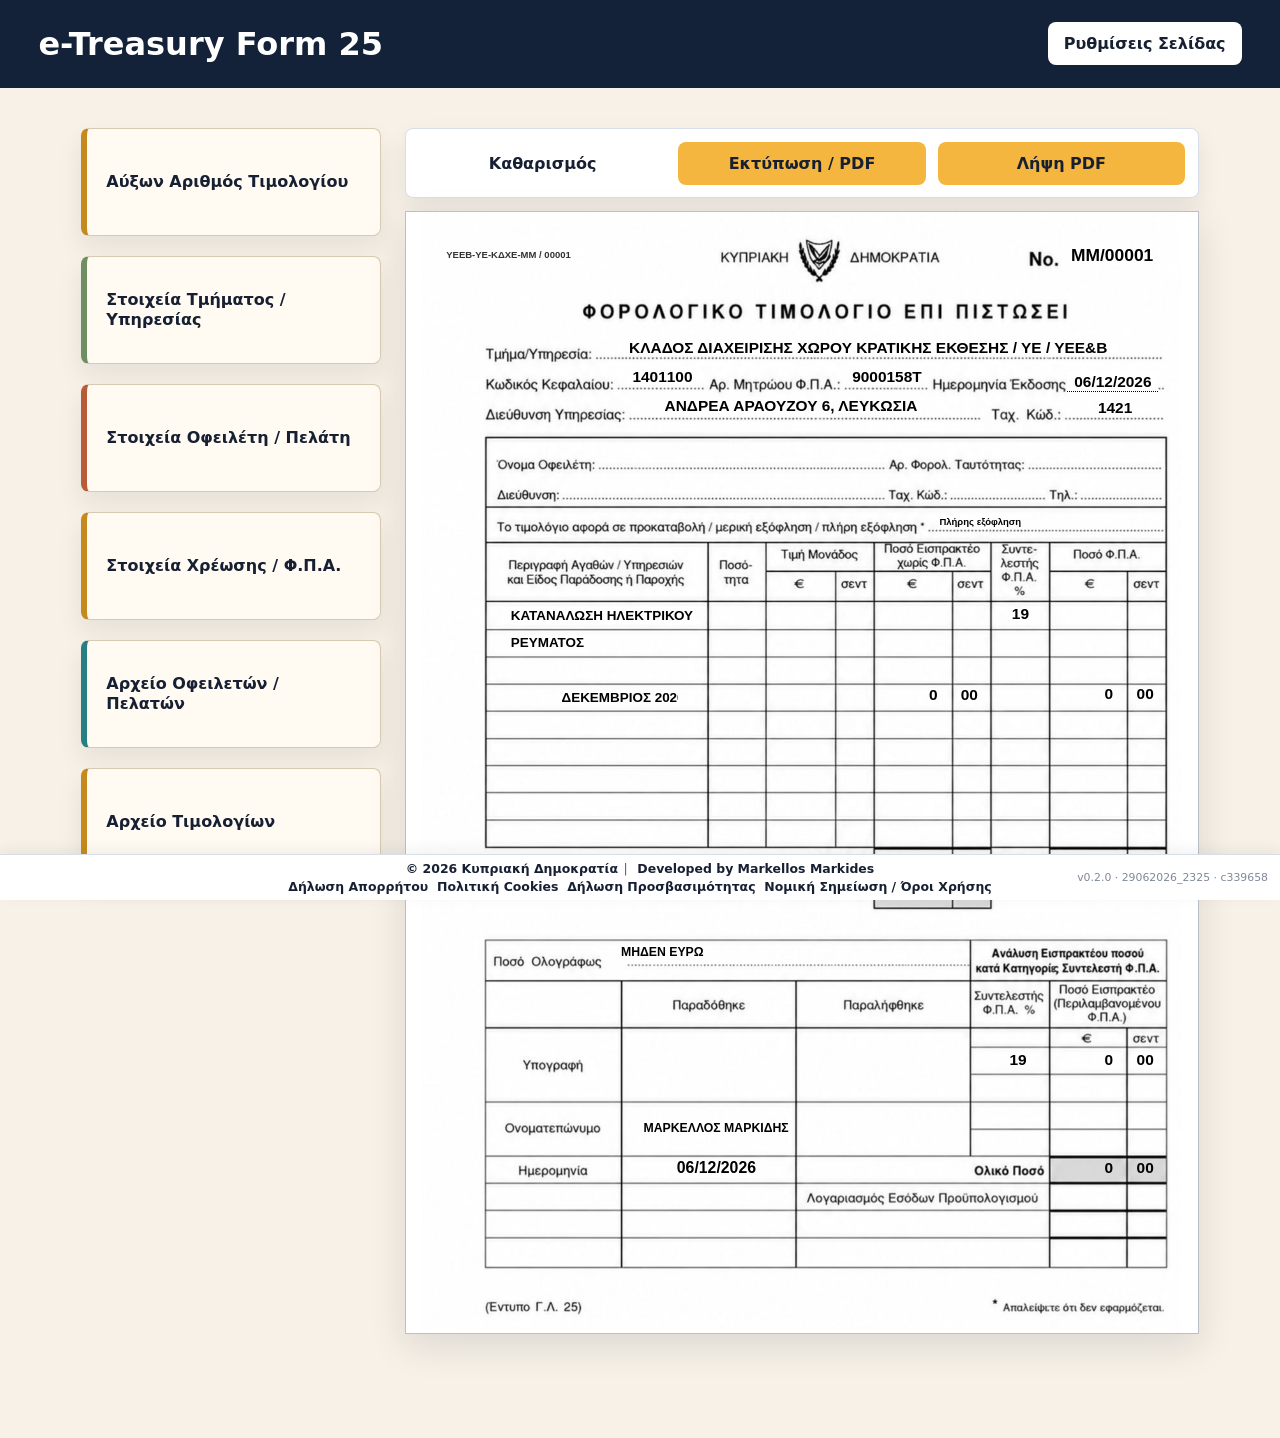
==== commit dc6149b9: "Number fix Number fix" ====
--- a/index.html
+++ b/index.html
@@ -6,6 +6,7 @@
   <title>e-Treasury Form 25</title>
   <link rel="stylesheet" href="src/styles/base.css">
   <link rel="stylesheet" href="src/styles/app.css">
+  <link rel="stylesheet" href="src/styles/official-template.css" data-official-template-styles>
   <link rel="stylesheet" href="src/styles/print.css" media="print">
 </head>
 <body>
@@ -43,8 +44,12 @@
           <h3 id="numbering-title">Αυτόματη αρίθμηση</h3>
           <dl class="numbering-summary">
             <div>
-              <dt>Επόμενος διαθέσιμος αριθμός</dt>
+              <dt>Δεσμευμένος αριθμός</dt>
               <dd id="next-invoice-number">00001</dd>
+            </div>
+            <div>
+              <dt>Κατάσταση</dt>
+              <dd id="invoice-number-status">Προσχέδιο — δεν έχει εκδοθεί ακόμη</dd>
             </div>
             <div>
               <dt>Επιτρεπτό εύρος</dt>
@@ -59,13 +64,13 @@
               <dd id="active-employee-code">ΜΜ</dd>
             </div>
           </dl>
-          <p class="feature-help" id="invoice-number-help">Κάθε υπάλληλος διαθέτει ανεξάρτητη προσωπική σειρά αρίθμησης από 00001 έως 99999. Η σειρά δεν επανεκκινείται. Μετά το 99999 δεν μπορούν να εκδοθούν άλλα τιμολόγια με τον συγκεκριμένο κωδικό υπαλλήλου.</p>
+          <p class="feature-help" id="invoice-number-help">Κάθε υπάλληλος διαθέτει ανεξάρτητη προσωπική σειρά αρίθμησης από 00001 έως 99999. Ο δεσμευμένος αριθμός δεν επαναχρησιμοποιείται ακόμη και αν το προσχέδιο ακυρωθεί.</p>
           <p class="feature-help numbering-warning" id="invoice-number-warning" hidden></p>
         </section>
 
         <label class="invoice-number-card invoice-only-field numbering-field">
           <span class="invoice-number-label">Αριθμός τιμολογίου</span>
-          <input id="invoiceNumber" inputmode="numeric" placeholder="Δεν έχει αποδοθεί" readonly aria-describedby="numbering-title">
+          <input id="invoiceNumber" inputmode="numeric" placeholder="Δεσμεύεται αυτόματα" readonly aria-describedby="numbering-title">
         </label>
 
         <fieldset class="issue-details-fieldset">
@@ -194,58 +199,7 @@
         <button id="download-pdf" class="button button-primary" type="button">Λήψη PDF</button>
       </div>
       <h2 id="preview-title" class="no-print">Προεπισκόπηση επίσημου εντύπου</h2>
-      <article id="invoice-preview" class="official-form" aria-label="Έντυπο Γ.Λ.25">
-        <img class="official-form-background" src="src/assets/gl25-template.svg" alt="Επίσημο έντυπο Γ.Λ.25">
-
-        <div class="overlay-layer" aria-hidden="true">
-          <span class="overlay-text field-invoice-number align-center" data-output="invoiceNumber"></span>
-
-          <span class="overlay-text field-department" data-output="department"></span>
-          <span class="overlay-text field-chapter" data-output="chapterCode"></span>
-          <span class="overlay-text field-vat-registration" data-output="vatRegistration"></span>
-          <span class="overlay-text field-issue-day align-center" data-output="issueDay"></span>
-          <span class="overlay-text field-issue-month align-center" data-output="issueMonth"></span>
-          <span class="overlay-text field-issue-year align-center" data-output="issueYear"></span>
-          <span class="overlay-text field-service-address" data-output="serviceAddress"></span>
-
-          <span class="overlay-text field-debtor-name" data-output="debtorName"></span>
-          <span class="overlay-text field-debtor-tax-id" data-output="debtorTaxId"></span>
-          <span class="overlay-text field-debtor-address" data-output="debtorAddress"></span>
-          <span class="overlay-text field-postal-code align-center" data-output="postalCode"></span>
-          <span class="overlay-text field-phone align-center" data-output="phone"></span>
-          <span class="overlay-text field-payment-type" data-output="paymentType"></span>
-
-          <div class="overlay-stack field-description">
-            <span class="overlay-text block strong" data-output="description"></span>
-            <span class="overlay-text block" data-output="billingPeriod"></span>
-          </div>
-          <span class="overlay-text field-quantity align-center">1</span>
-          <span class="overlay-text field-unit-euros align-right" data-output="netEuros"></span>
-          <span class="overlay-text field-unit-cents align-center" data-output="netCents"></span>
-          <span class="overlay-text field-net-euros align-right" data-output="netEuros"></span>
-          <span class="overlay-text field-net-cents align-center" data-output="netCents"></span>
-          <span class="overlay-text field-vat-rate align-center" data-output="vatRate"></span>
-          <span class="overlay-text field-vat-euros align-right" data-output="vatEuros"></span>
-          <span class="overlay-text field-vat-cents align-center" data-output="vatCents"></span>
-
-          <span class="overlay-text field-total1-euros align-right" data-output="netEuros"></span>
-          <span class="overlay-text field-total1-cents align-center" data-output="netCents"></span>
-          <span class="overlay-text field-total2-euros align-right" data-output="vatEuros"></span>
-          <span class="overlay-text field-total2-cents align-center" data-output="vatCents"></span>
-          <span class="overlay-text field-gross-euros align-right" data-output="grossEuros"></span>
-          <span class="overlay-text field-gross-cents align-center" data-output="grossCents"></span>
-
-          <span class="overlay-text field-amount-words" data-output="amountInWords"></span>
-          <span class="overlay-text field-signatory align-center" data-output="signatoryName"></span>
-          <span class="overlay-text field-sign-date align-center" data-output="signDate"></span>
-          <span class="overlay-text field-analysis-vat-rate align-center" data-output="vatRate"></span>
-          <span class="overlay-text field-analysis-gross-euros align-right" data-output="grossEuros"></span>
-          <span class="overlay-text field-analysis-gross-cents align-center" data-output="grossCents"></span>
-          <span class="overlay-text field-analysis-total-euros align-right" data-output="grossEuros"></span>
-          <span class="overlay-text field-analysis-total-cents align-center" data-output="grossCents"></span>
-          <span class="overlay-text field-revenue-account align-center" data-output="revenueAccount"></span>
-        </div>
-      </article>
+      <article id="invoice-preview" class="official-form" aria-label="Έντυπο Γ.Λ.25"></article>
     </section>
       </div>
     </section>
--- a/src/styles/official-template.css
+++ b/src/styles/official-template.css
@@ -0,0 +1,225 @@
+.official-form {
+  position: relative;
+  width: min(100%, 210mm);
+  min-height: 0;
+  aspect-ratio: 210 / 297;
+  margin: 0 auto;
+  padding: 0;
+  overflow: hidden;
+  border: 1px solid #b9c0ca;
+  background: #fff;
+  box-shadow: 0 12px 35px rgba(23, 32, 51, 0.12);
+  container-type: inline-size;
+}
+
+.form-template,
+.form-overlay {
+  position: absolute;
+  inset: 0;
+  width: 100%;
+  height: 100%;
+}
+
+.form-template {
+  display: block;
+  object-fit: fill;
+}
+
+.form-overlay {
+  z-index: 1;
+  pointer-events: none;
+}
+
+.overlay-field {
+  position: absolute;
+  display: flex;
+  align-items: center;
+  justify-content: flex-start;
+  overflow: hidden;
+  padding: 0 0.28cqw;
+  color: #000;
+  background: transparent;
+  font-family: Arial, Helvetica, sans-serif;
+  font-size: 8px;
+  font-size: 1cqw;
+  font-weight: 700;
+  line-height: 1;
+  text-align: left;
+  white-space: nowrap;
+}
+
+.overlay-invoice-number,
+.overlay-chapter-code,
+.overlay-vat-registration,
+.overlay-service-postal,
+.overlay-debtor-tax-id,
+.overlay-postal-code,
+.overlay-phone,
+.overlay-vat-rate,
+.overlay-analysis-vat-rate,
+.overlay-net-euros,
+.overlay-net-cents,
+.overlay-vat-euros,
+.overlay-vat-cents,
+.overlay-sum1-euros,
+.overlay-sum1-cents,
+.overlay-sum2-euros,
+.overlay-sum2-cents,
+.overlay-gross-euros,
+.overlay-gross-cents,
+.overlay-analysis-euros,
+.overlay-analysis-cents,
+.overlay-sign-date,
+.overlay-bottom-gross-euros,
+.overlay-bottom-gross-cents {
+  justify-content: center;
+  text-align: center;
+  padding: 0;
+}
+
+.overlay-full-invoice-identifier {
+  left: 4.8%;
+  top: 2.9%;
+  width: 34%;
+  height: 1.75%;
+  color: #333;
+  font-size: 8px;
+  font-size: 1.2cqw;
+  font-weight: 600;
+  text-align: left;
+  white-space: nowrap;
+}
+.overlay-invoice-number {
+  left: 84%;
+  top: 2.72%;
+  width: 11.6%;
+  height: 2.45%;
+  justify-content: flex-start;
+  padding: 0;
+  font-size: 12px;
+  font-size: 2.2cqw;
+  text-align: left;
+  white-space: nowrap;
+}
+.overlay-department,
+.overlay-chapter-code,
+.overlay-vat-registration,
+.overlay-issue-date,
+.overlay-service-address,
+.overlay-service-postal {
+  font-size: 9px;
+  font-size: 1.95cqw;
+  font-weight: 700;
+}
+.overlay-department { left: 27.9%; top: 11.24%; width: 68%; height: 1.74%; }
+.overlay-chapter-code { left: 27.9%; top: 13.84%; width: 9%; height: 1.74%; }
+.overlay-vat-registration { left: 55.25%; top: 13.84%; width: 11%; height: 1.74%; }
+.overlay-issue-date {
+  left: 83.55%;
+  top: 14.32%;
+  width: 11.48%;
+  height: 1.74%;
+  align-items: center;
+  background: #fff;
+  border-bottom: 1px dotted #000;
+  justify-content: center;
+  padding: 0;
+  text-align: center;
+}
+.overlay-service-address { left: 32.38%; top: 16.45%; width: 38%; height: 1.74%; }
+.overlay-service-postal { left: 86.07%; top: 16.45%; width: 7%; height: 2.05%; }
+.overlay-debtor-name {
+  left: 26%;
+  top: 20.75%;
+  width: 39%;
+  height: 2.04%;
+  align-items: flex-start;
+  overflow: visible;
+  font-size: 12px;
+  font-size: 2.35cqw;
+  white-space: nowrap;
+}
+.overlay-debtor-tax-id { left: 82.96%; top: 21.06%; width: 9%; height: 1.6%; font-size: 9px; font-size: 1.95cqw; }
+.overlay-debtor-location { left: 29.21%; top: 23.49%; width: 25%; height: 2.04%; font-size: 12px; font-size: 2.35cqw; }
+.overlay-postal-code { left: 70.26%; top: 23.98%; width: 9%; height: 1.6%; font-size: 9px; font-size: 1.95cqw; }
+.overlay-phone { left: 86.49%; top: 23.98%; width: 9%; height: 1.6%; font-size: 9px; font-size: 1.95cqw; }
+.overlay-payment-type { left: 67.1%; top: 26.75%; width: 29.5%; height: 1.8%; font-size: 8px; font-size: 1.2cqw; }
+.overlay-description-line-1,
+.overlay-description-line-2 { left: 12.96%; width: 27%; height: 1.6%; font-size: 10px; font-size: 1.7cqw; }
+.overlay-description-line-1 { top: 35.25%; }
+.overlay-description-line-2 { top: 37.64%; }
+.overlay-billing-period { left: 19.37%; top: 42.52%; width: 15%; height: 1.6%; font-size: 10px; font-size: 1.7cqw; }
+.overlay-vat-rate,
+.overlay-analysis-vat-rate { left: 76.06%; width: 2.5%; height: 1.6%; font-size: 10px; font-size: 1.95cqw; }
+.overlay-vat-rate { left: 76.36%; top: 35.03%; width: 2.5%; height: 1.6%; font-size: 10px; font-size: 1.95cqw; }
+.overlay-analysis-vat-rate { top: 74.87%; }
+.overlay-net-euros,
+.overlay-sum1-euros,
+.overlay-gross-euros { left: 64.73%; width: 3.76%; }
+.overlay-net-cents,
+.overlay-sum1-cents,
+.overlay-gross-cents { left: 69.9%; width: 2.51%; }
+.overlay-vat-euros,
+.overlay-sum2-euros,
+.overlay-analysis-euros,
+.overlay-bottom-gross-euros { left: 86.88%; width: 3.76%; }
+.overlay-vat-cents,
+.overlay-sum2-cents,
+.overlay-analysis-cents,
+.overlay-bottom-gross-cents { left: 92.11%; width: 2.51%; }
+.overlay-net-euros,
+.overlay-net-cents,
+.overlay-vat-euros,
+.overlay-vat-cents,
+.overlay-sum1-euros,
+.overlay-sum1-cents,
+.overlay-sum2-euros,
+.overlay-sum2-cents,
+.overlay-gross-euros,
+.overlay-gross-cents,
+.overlay-analysis-euros,
+.overlay-analysis-cents,
+.overlay-bottom-gross-euros,
+.overlay-bottom-gross-cents { height: 2%; font-size: 12px; font-size: 1.95cqw; }
+.overlay-net-euros,
+.overlay-net-cents { top: 42.04%; }
+.overlay-vat-euros,
+.overlay-vat-cents { top: 41.97%; }
+.overlay-sum1-euros,
+.overlay-sum1-cents { top: 56.94%; }
+.overlay-sum2-euros,
+.overlay-sum2-cents { top: 56.87%; }
+.overlay-gross-euros,
+.overlay-gross-cents { top: 59.65%; }
+.overlay-amount-words {
+  left: 26.87%;
+  top: 65.47%;
+  width: 40.24%;
+  height: 1.31%;
+  font-size: 7px;
+  font-size: 1.55cqw;
+  line-height: 1.08;
+  white-space: normal;
+}
+.overlay-analysis-euros,
+.overlay-analysis-cents { top: 74.69%; }
+.overlay-signatory-name { left: 29.72%; top: 81.15%; width: 20%; height: 1.31%; font-size: 9px; font-size: 1.55cqw; }
+.overlay-sign-date { left: 31.21%; top: 84.43%; width: 16%; height: 1.74%; font-size: 12px; font-size: 2cqw; }
+.overlay-bottom-gross-euros,
+.overlay-bottom-gross-cents { top: 84.31%; }
+.overlay-revenue-account { left: 51%; top: 89.1%; width: 28%; height: 1.8%; font-size: 8px; font-size: 1cqw; }
+
+@media print {
+  .official-form {
+    width: 210mm;
+    height: 297mm;
+    min-height: 297mm;
+    aspect-ratio: auto;
+    margin: 0;
+    padding: 0;
+    border: 0;
+    box-shadow: none;
+    print-color-adjust: exact;
+    -webkit-print-color-adjust: exact;
+  }
+}
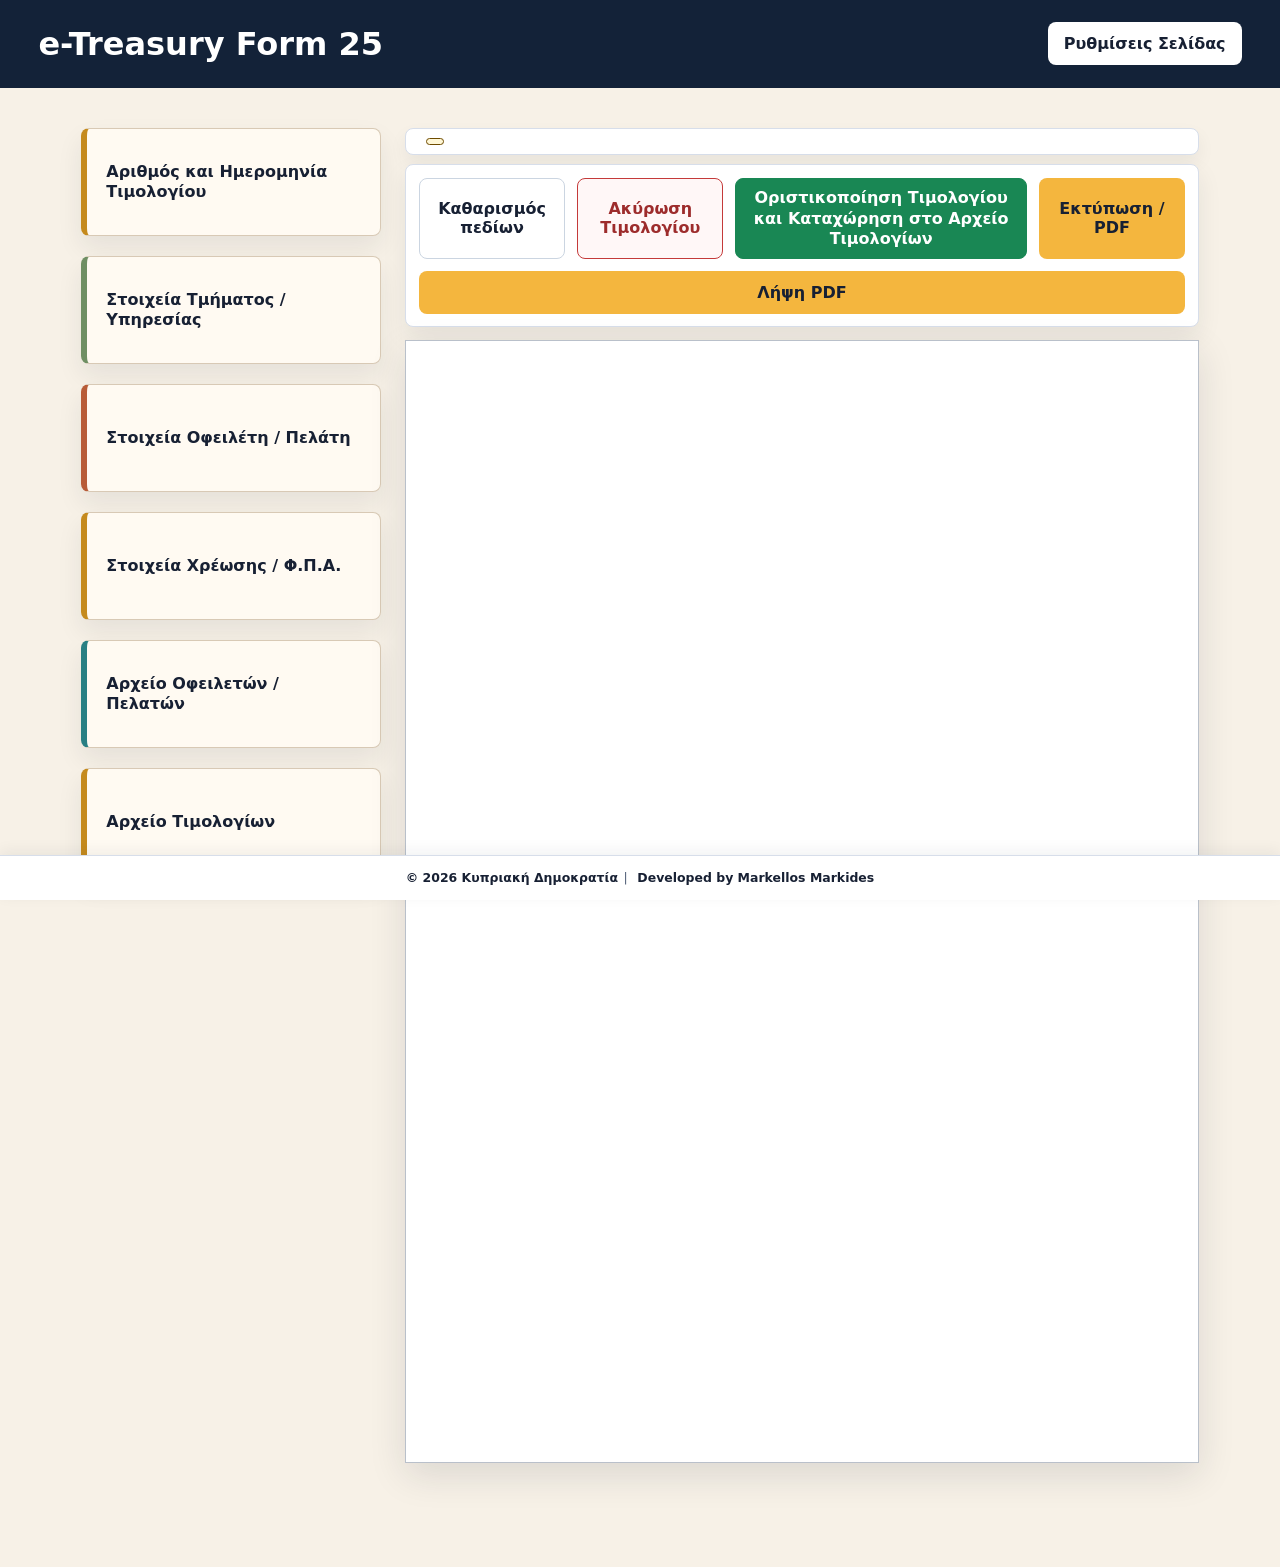
==== commit 4b4e9519: "Update invoice date tab and issuer code" ====
--- a/index.html
+++ b/index.html
@@ -23,7 +23,7 @@
     <aside id="landing-view" class="landing-view no-print" data-app-view="home" aria-labelledby="landing-title">
       <h2 id="landing-title" class="visually-hidden">Κύρια πλοήγηση</h2>
       <nav class="landing-nav" aria-label="Κύρια πλοήγηση">
-        <button class="nav-card nav-card-amber" type="button" data-view-target="numbering">Αύξων Αριθμός Τιμολογίου</button>
+        <button class="nav-card nav-card-amber" type="button" data-view-target="numbering">Αριθμός και Ημερομηνία Τιμολογίου</button>
         <button class="nav-card nav-card-sage" type="button" data-view-target="service">Στοιχεία Τμήματος / Υπηρεσίας</button>
         <button class="nav-card nav-card-terracotta" type="button" data-view-target="debtor">Στοιχεία Οφειλέτη / Πελάτη</button>
         <button class="nav-card nav-card-amber" type="button" data-view-target="charge">Στοιχεία Χρέωσης / Φ.Π.Α.</button>
@@ -57,7 +57,7 @@
             </div>
             <div>
               <dt>Εκδούσα μονάδα</dt>
-              <dd id="active-issuer-unit-code">ΥΕΕΒ-ΥΕ-ΚΔΧΕ</dd>
+              <dd id="active-issuer-unit-code">ΥΕΕΒ-ΥΕ-ΚΔΧΚΕ</dd>
             </div>
             <div>
               <dt>Κωδικός υπαλλήλου</dt>
@@ -82,7 +82,7 @@
               <input id="serviceId" data-template-key="serviceId" value="STATE-FAIR-MANAGEMENT" autocomplete="off" required>
             </label>
             <label class="field service-setting-field">Κωδικός εκδούσας μονάδας
-              <input id="issuerUnitCode" data-template-key="issuerUnitCode" value="ΥΕΕΒ-ΥΕ-ΚΔΧΕ" autocomplete="off" required>
+              <input id="issuerUnitCode" data-template-key="issuerUnitCode" value="ΥΕΕΒ-ΥΕ-ΚΔΧΚΕ" autocomplete="off" required>
             </label>
             <label class="field service-setting-field">Κωδικός Κεφαλαίου
               <input id="chapterCode" data-template-key="chapterCode" value="1401100">
@@ -193,8 +193,18 @@
     </section>
 
     <section class="preview-panel" aria-labelledby="preview-title">
+      <div id="active-invoice-status" class="active-invoice-status no-print" aria-live="polite">
+        <span id="active-invoice-status-number" class="active-invoice-number"></span>
+        <span id="active-invoice-status-badge" class="invoice-status-badge invoice-status-reserved" aria-label="Κατάσταση τιμολογίου: προσχέδιο, δεσμευμένο"></span>
+        <span id="active-invoice-status-sr" class="visually-hidden"></span>
+      </div>
       <div class="invoice-actions no-print" aria-label="Ενέργειες τιμολογίου">
-        <button id="clear-form" class="button button-secondary" type="button">Καθαρισμός</button>
+        <button id="clear-form" class="button button-secondary" type="button">Καθαρισμός πεδίων</button>
+        <button id="cancel-invoice" class="button btn-cancel-invoice" type="button">Ακύρωση Τιμολογίου</button>
+        <button id="register-invoice" class="button btn-finalize-invoice" type="button" aria-label="Οριστικοποίηση Τιμολογίου και Καταχώρηση στο Αρχείο Τιμολογίων">
+          <span>Οριστικοποίηση Τιμολογίου</span>
+          <span>και Καταχώρηση στο Αρχείο Τιμολογίων</span>
+        </button>
         <button id="print-form" class="button button-primary" type="button">Εκτύπωση / PDF</button>
         <button id="download-pdf" class="button button-primary" type="button">Λήψη PDF</button>
       </div>
--- a/src/styles/base.css
+++ b/src/styles/base.css
@@ -80,6 +80,68 @@
   color: #526078;
 }
 
+/* Hidden until the legal pages are ready. */
 .app-footer .footer-links {
-  justify-content: center;
+  display: none;
 }
+
+/* Compact values in the automatic invoice-numbering summary. */
+body .numbering-summary dt,
+body .invoice-number-label {
+  font-size: 0.72rem;
+  line-height: 1.25;
+}
+
+body .numbering-summary dd,
+body .invoice-number-card input {
+  font-size: 1.05rem;
+  line-height: 1.25;
+}
+
+body #invoice-number-status {
+  font-size: 0.95rem;
+  line-height: 1.25;
+}
+
+/* Keep the clear-fields action neutral, but visibly identifiable as a button. */
+body #clear-form.button.button-secondary {
+  border: 1px solid #cbd5e1;
+  background: #ffffff;
+  color: #172033;
+  box-shadow: none;
+}
+
+body #clear-form.button.button-secondary:hover {
+  border-color: #94a3b8;
+  background: #f8fafc;
+}
+
+body #clear-form.button.button-secondary:focus-visible {
+  border-color: #225dab;
+  outline: 3px solid rgba(34, 93, 171, 0.2);
+  outline-offset: 2px;
+}
+
+body #clear-form.button.button-secondary:disabled {
+  border-color: #d7deea;
+  background: #f8fafc;
+  color: #7b879a;
+  cursor: not-allowed;
+}
+
+/* On mobile, keep the footer in the normal document flow. */
+@media (max-width: 680px) {
+  html body {
+    --app-footer-reserve: 0rem;
+  }
+
+  body .app-footer {
+    position: static;
+    right: auto;
+    bottom: auto;
+    left: auto;
+    z-index: auto;
+    width: 100%;
+    box-shadow: none;
+  }
+}
--- a/src/styles/app.css
+++ b/src/styles/app.css
@@ -46,6 +46,118 @@
 .button-secondary {
   background: #ffffff;
   color: #172033;
+}
+
+.btn-finalize-invoice {
+  display: inline-flex;
+  flex-direction: column;
+  align-items: center;
+  justify-content: center;
+  gap: 0.08rem;
+  min-height: 3.4rem;
+  padding: 0.55rem 1rem;
+  border: 1px solid #198754;
+  background: #198754;
+  color: #ffffff;
+  font-weight: 800;
+  line-height: 1.25;
+  text-align: center;
+  white-space: normal;
+}
+
+.btn-finalize-invoice:hover {
+  background: #157347;
+  border-color: #157347;
+}
+
+.btn-finalize-invoice:focus-visible {
+  outline: 3px solid rgba(25, 135, 84, 0.35);
+  outline-offset: 2px;
+}
+
+.btn-finalize-invoice:disabled {
+  border-color: #8bbfa4;
+  background: #8bbfa4;
+  color: #ffffff;
+  cursor: not-allowed;
+  opacity: 0.85;
+}
+
+.btn-cancel-invoice {
+  border: 1px solid #c43a3a;
+  background: #fff7f7;
+  color: #9d2c2c;
+  font-weight: 800;
+}
+
+.btn-cancel-invoice:hover {
+  border-color: #9d2c2c;
+  background: #ffe7e7;
+}
+
+.btn-cancel-invoice:focus-visible {
+  outline: 3px solid rgba(196, 58, 58, 0.28);
+  outline-offset: 2px;
+}
+
+.btn-cancel-invoice:disabled {
+  border-color: #e1a6a6;
+  background: #fff4f4;
+  color: #b97878;
+  cursor: not-allowed;
+}
+
+.active-invoice-status {
+  display: flex;
+  align-items: center;
+  gap: 0.55rem;
+  margin: 0 0 0.55rem;
+  padding: 0.55rem 0.7rem;
+  border: 1px solid #d7deea;
+  border-radius: 8px;
+  background: #ffffff;
+  box-shadow: 0 8px 18px rgba(23, 32, 51, 0.06);
+}
+
+.active-invoice-status[hidden] {
+  display: none;
+}
+
+.active-invoice-number,
+.archive-invoice-number {
+  font-weight: 850;
+  white-space: nowrap;
+}
+
+.invoice-status-badge {
+  display: inline-flex;
+  align-items: center;
+  justify-content: center;
+  max-width: 100%;
+  border: 1px solid currentColor;
+  border-radius: 999px;
+  padding: 0.18rem 0.5rem;
+  font-size: 0.72rem;
+  font-weight: 850;
+  line-height: 1.15;
+  text-align: center;
+  white-space: nowrap;
+  vertical-align: middle;
+}
+
+.invoice-status-reserved {
+  background: #fff7d6;
+  color: #6e4b00;
+}
+
+.invoice-status-issued {
+  background: #e9f8ef;
+  color: #155c32;
+}
+
+.invoice-status-cancelled {
+  background: #ffe8e8;
+  color: #9d2c2c;
 }
 
 .visually-hidden {
@@ -258,8 +370,9 @@
 }
 
 .invoice-actions {
-  display: grid;
-  grid-template-columns: repeat(3, minmax(0, 1fr));
+  display: flex;
+  flex-wrap: wrap;
+  align-items: stretch;
   gap: 0.75rem;
   margin: 0 0 0.8rem;
   padding: 0.8rem;
@@ -267,6 +380,16 @@
   border-radius: 8px;
   background: #ffffff;
   box-shadow: 0 10px 24px rgba(23, 32, 51, 0.08);
+}
+
+.invoice-actions .button {
+  flex: 1 1 9rem;
+  min-width: min(100%, 9rem);
+}
+
+.invoice-actions .btn-finalize-invoice {
+  flex: 1.5 1 18rem;
+  min-width: min(100%, 18rem);
 }
 
 .workspace[data-active-view="customers"] form,
@@ -302,11 +425,13 @@
 }
 
 .workspace[data-active-view="numbering"] .numbering-panel,
-.workspace[data-active-view="numbering"] .numbering-field {
+.workspace[data-active-view="numbering"] .numbering-field,
+.workspace[data-active-view="numbering"] .issue-details-fieldset {
   display: block;
 }
 
 .workspace[data-active-view="numbering"] .template-controls,
+.workspace[data-active-view="numbering"] .service-setting-field,
 .workspace[data-active-view="debtor"] .service-setting-field,
 .workspace[data-active-view="debtor"] .charge-fieldset,
 .workspace[data-active-view="debtor"] .signature-account-fieldset {
@@ -766,6 +891,13 @@
     font-size: 0.78rem;
   }
 
+  .invoice-actions .btn-finalize-invoice {
+    flex-basis: 100%;
+    min-height: 3.4rem;
+    padding: 0.55rem 0.75rem;
+    font-size: 0.85rem;
+  }
+
   .app-footer {
     min-height: 3.4rem;
     padding: 0.25rem 0.6rem;
